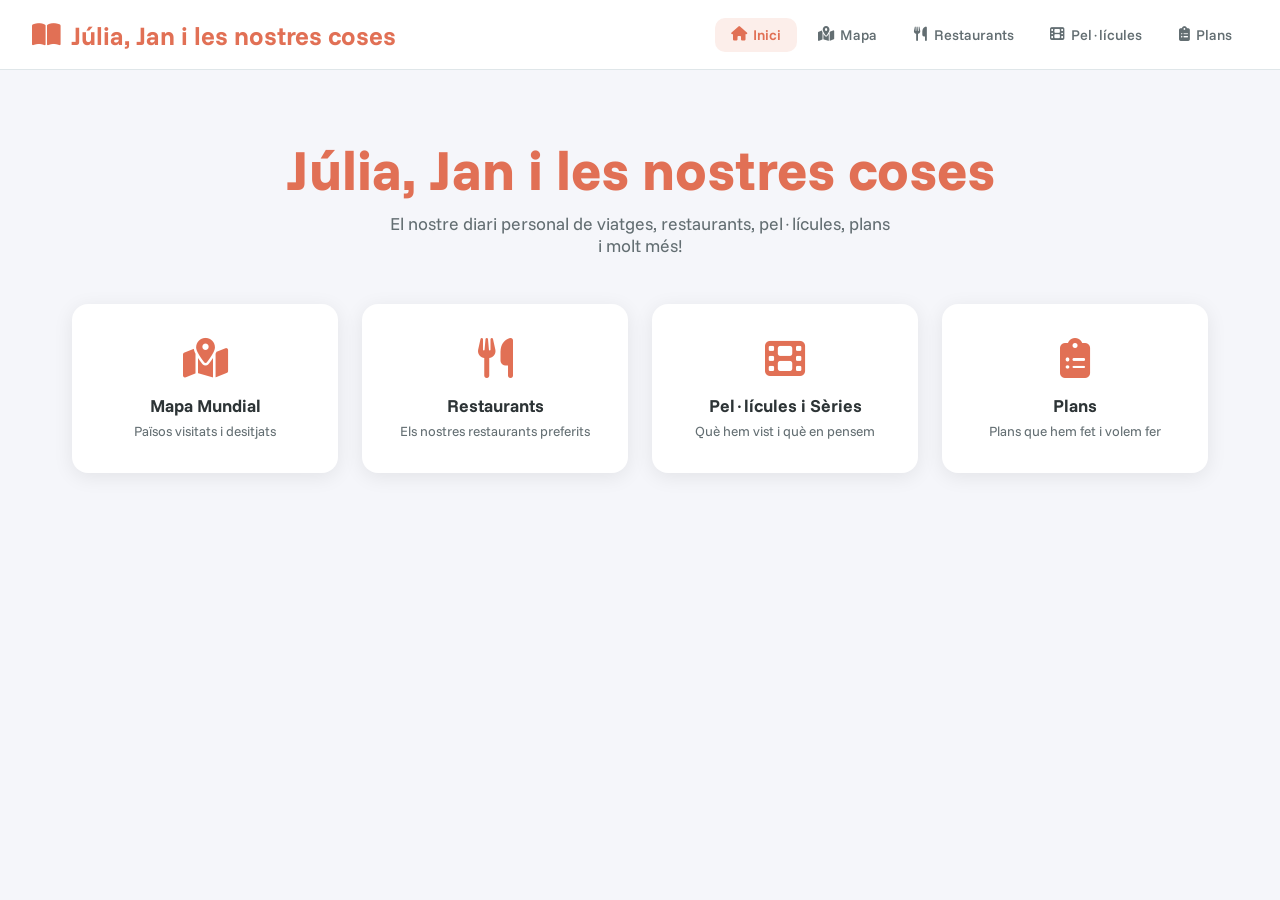
==== index.html @ 7b608ede "M" ====
<!DOCTYPE html>
<html lang="ca">
<head>
    <meta charset="UTF-8">
    <meta name="viewport" content="width=device-width, initial-scale=1.0">
    <title>Júlia, Jan i les nostres coses</title>

    <!-- Google Fonts -->
    <link href="https://fonts.googleapis.com/css2?family=Funnel+Sans:wght@300;400;500;600;700;800&display=swap" rel="stylesheet">

    <!-- Font Awesome -->
    <link rel="stylesheet" href="https://cdnjs.cloudflare.com/ajax/libs/font-awesome/6.5.1/css/all.min.css">

    <!-- Leaflet CSS -->
    <link rel="stylesheet" href="https://unpkg.com/leaflet@1.9.4/dist/leaflet.css">

    <!-- Custom CSS -->
    <link rel="stylesheet" href="css/style.css">
</head>
<body>

    <!-- Navigation -->
    <nav id="navbar">
        <div class="nav-brand" onclick="navigateTo('home')" style="cursor:pointer">
            <i class="fas fa-book-open"></i>
            <span class="brand-text">Júlia, Jan i les nostres coses</span>
        </div>
        <button class="nav-toggle" id="navToggle" aria-label="Obrir menú">
            <i class="fas fa-bars"></i>
        </button>
        <ul class="nav-links" id="navLinks">
            <li><a href="#home" class="nav-link active" data-page="home"><i class="fas fa-home"></i> Inici</a></li>
            <li><a href="#map" class="nav-link" data-page="map"><i class="fas fa-map-marked-alt"></i> Mapa</a></li>
            <li><a href="#restaurants" class="nav-link" data-page="restaurants"><i class="fas fa-utensils"></i> Restaurants</a></li>
            <li><a href="#movies" class="nav-link" data-page="movies"><i class="fas fa-film"></i> Pel·lícules</a></li>
            <li><a href="#plans" class="nav-link" data-page="plans"><i class="fas fa-clipboard-list"></i> Plans</a></li>
        </ul>
    </nav>

    <!-- Main Content -->
    <main id="main-content">

        <!-- ======== HOME ======== -->
        <section id="home" class="page active">
            <div class="hero">
                <h1 class="hero-title">Júlia, Jan i les nostres coses</h1>
                <p class="hero-subtitle">El nostre diari personal de viatges, restaurants, pel·lícules, plans i molt més!</p>

                <div class="hero-cards">
                    <div class="hero-card" onclick="navigateTo('map')">
                        <i class="fas fa-map-marked-alt"></i>
                        <h3>Mapa Mundial</h3>
                        <p>Països visitats i desitjats</p>
                    </div>
                    <div class="hero-card" onclick="navigateTo('restaurants')">
                        <i class="fas fa-utensils"></i>
                        <h3>Restaurants</h3>
                        <p>Els nostres restaurants preferits</p>
                    </div>
                    <div class="hero-card" onclick="navigateTo('movies')">
                        <i class="fas fa-film"></i>
                        <h3>Pel·lícules i Sèries</h3>
                        <p>Què hem vist i què en pensem</p>
                    </div>
                    <div class="hero-card" onclick="navigateTo('plans')">
                        <i class="fas fa-clipboard-list"></i>
                        <h3>Plans</h3>
                        <p>Plans que hem fet i volem fer</p>
                    </div>
                </div>
            </div>
        </section>

        <!-- ======== MAP ======== -->
        <section id="map" class="page">
            <div class="section-header">
                <h2><i class="fas fa-map-marked-alt"></i> Mapa Mundial</h2>
                <p>Fes clic en un país per marcar-lo com a visitat o desitjat</p>
            </div>
            <div class="map-legend">
                <span class="legend-item"><span class="legend-color" style="background:#00b894"></span> Visitat</span>
                <span class="legend-item"><span class="legend-color" style="background:#fdcb6e"></span> Desitjat</span>
                <span class="legend-item"><span class="legend-color" style="background:#dfe6e9"></span> No visitat</span>
            </div>
            <div class="map-stats" id="mapStats"></div>
            <div id="world-map"></div>
        </section>

        <!-- ======== RESTAURANTS ======== -->
        <section id="restaurants" class="page">
            <div class="section-header">
                <h2><i class="fas fa-utensils"></i> Restaurants</h2>
                <button class="btn btn-primary" onclick="openRestaurantModal()">
                    <i class="fas fa-plus"></i> Afegir Restaurant
                </button>
            </div>
            <div id="restaurants-list" class="cards-grid">
                <div class="empty-state" id="restaurants-empty">
                    <i class="fas fa-utensils"></i>
                    <p>Encara no has afegit cap restaurant.</p>
                    <button class="btn btn-primary" onclick="openRestaurantModal()">Afegir el primer!</button>
                </div>
            </div>
        </section>

        <!-- ======== MOVIES ======== -->
        <section id="movies" class="page">
            <div class="section-header">
                <h2><i class="fas fa-film"></i> Pel·lícules i Sèries</h2>
                <button class="btn btn-primary" onclick="openMovieModal()">
                    <i class="fas fa-plus"></i> Afegir Títol
                </button>
            </div>
            <div class="filter-tabs" id="movieFilters">
                <button class="filter-btn active" data-filter="all" onclick="filterMovies('all')">Tots</button>
                <button class="filter-btn" data-filter="movie" onclick="filterMovies('movie')">Pel·lícules</button>
                <button class="filter-btn" data-filter="series" onclick="filterMovies('series')">Sèries</button>
            </div>
            <div id="movies-list" class="cards-grid">
                <div class="empty-state" id="movies-empty">
                    <i class="fas fa-film"></i>
                    <p>Encara no has afegit cap pel·lícula ni sèrie.</p>
                    <button class="btn btn-primary" onclick="openMovieModal()">Afegir el primer!</button>
                </div>
            </div>
        </section>

        <!-- ======== PLANS ======== -->
        <section id="plans" class="page">
            <div class="section-header">
                <h2><i class="fas fa-clipboard-list"></i> Plans</h2>
                <button class="btn btn-primary" onclick="openPlanModal()">
                    <i class="fas fa-plus"></i> Afegir Plan
                </button>
            </div>
            <div class="filter-tabs" id="planFilters">
                <button class="filter-btn active" data-filter="all" onclick="filterPlans('all')">Tots</button>
                <button class="filter-btn" data-filter="completed" onclick="filterPlans('completed')">Fets</button>
                <button class="filter-btn" data-filter="pending" onclick="filterPlans('pending')">Pendents</button>
            </div>
            <div id="plans-list" class="cards-grid">
                <div class="empty-state" id="plans-empty">
                    <i class="fas fa-clipboard-list"></i>
                    <p>Encara no heu afegit cap plan.</p>
                    <button class="btn btn-primary" onclick="openPlanModal()">Afegir el primer!</button>
                </div>
            </div>
        </section>



    </main>

    <!-- Modal Overlay -->
    <div id="modal-overlay" class="modal-overlay hidden" onclick="handleOverlayClick(event)">
        <div class="modal" id="modal">
            <button class="modal-close" onclick="closeModal()"><i class="fas fa-times"></i></button>
            <div id="modal-content"></div>
        </div>
    </div>

    <!-- Image Viewer -->
    <div id="image-viewer" class="image-viewer hidden" onclick="closeImageViewer()">
        <button class="viewer-close" onclick="closeImageViewer()"><i class="fas fa-times"></i></button>
        <img id="viewer-image" src="" alt="Imatge ampliada">
    </div>

    <!-- Toast Container -->
    <div id="toast-container"></div>

    <!-- Loading Overlay -->
    <div id="loading" class="loading-overlay hidden">
        <div class="spinner"></div>
        <p>Carregant...</p>
    </div>

    <!-- ==================== SCRIPTS ==================== -->
    <!-- Leaflet -->
    <script src="https://unpkg.com/leaflet@1.9.4/dist/leaflet.js"></script>

    <!-- Firebase SDKs (compat v10) -->
    <script src="https://www.gstatic.com/firebasejs/10.7.1/firebase-app-compat.js"></script>
    <script src="https://www.gstatic.com/firebasejs/10.7.1/firebase-firestore-compat.js"></script>
    <script src="https://www.gstatic.com/firebasejs/10.7.1/firebase-auth-compat.js"></script>

    <!-- App Scripts -->
    <script src="js/firebase-config.js"></script>
    <script src="js/app.js"></script>
    <script src="js/map.js"></script>
    <script src="js/restaurants.js"></script>
    <script src="js/movies.js"></script>
    <script src="js/plans.js"></script>

</body>
</html>
---- css/style.css ----
/* ==========================================
   EL MÓN DE LA JULIA - STYLESHEET
   ========================================== */

/* CSS Variables */
:root {
    --primary: #e17055;
    --primary-dark: #d63031;
    --primary-light: #fab1a0;
    --secondary: #00b894;
    --secondary-dark: #00a381;
    --accent: #fdcb6e;
    --accent-dark: #f9a825;
    --purple: #6c5ce7;
    --teal: #00cec9;
    --bg: #f5f6fa;
    --card: #ffffff;
    --text: #2d3436;
    --text-light: #636e72;
    --text-muted: #b2bec3;
    --border: #dfe6e9;
    --shadow: 0 4px 20px rgba(0, 0, 0, 0.08);
    --shadow-hover: 0 8px 30px rgba(0, 0, 0, 0.15);
    --radius: 16px;
    --radius-sm: 10px;
    --nav-height: 70px;
    --transition: all 0.3s ease;
    --visited: #00b894;
    --desired: #fdcb6e;
}

/* Reset */
*, *::before, *::after {
    margin: 0;
    padding: 0;
    box-sizing: border-box;
}

html {
    scroll-behavior: smooth;
}

body {
    font-family: 'Funnel Sans', sans-serif;
    background: var(--bg);
    color: var(--text);
    min-height: 100vh;
    padding-top: var(--nav-height);
    overflow-x: hidden;
}

/* ==========================================
   NAVIGATION
   ========================================== */
#navbar {
    position: fixed;
    top: 0;
    left: 0;
    right: 0;
    height: var(--nav-height);
    background: rgba(255, 255, 255, 0.95);
    backdrop-filter: blur(20px);
    -webkit-backdrop-filter: blur(20px);
    border-bottom: 1px solid var(--border);
    display: flex;
    align-items: center;
    justify-content: space-between;
    padding: 0 2rem;
    z-index: 1000;
    transition: var(--transition);
}

#navbar.scrolled {
    box-shadow: var(--shadow);
}

.nav-brand {
    display: flex;
    align-items: center;
    gap: 0.6rem;
    font-size: 1.3rem;
    font-weight: 700;
    color: var(--primary);
}

.nav-brand i {
    font-size: 1.6rem;
}

.brand-text {
    font-family: 'Funnel Sans', sans-serif;
    font-size: 1.6rem;
    font-weight: 700;
}

.nav-links {
    display: flex;
    list-style: none;
    gap: 0.3rem;
}

.nav-link {
    text-decoration: none;
    color: var(--text-light);
    padding: 0.5rem 1rem;
    border-radius: var(--radius-sm);
    font-size: 0.9rem;
    font-weight: 500;
    transition: var(--transition);
    display: flex;
    align-items: center;
    gap: 0.4rem;
}

.nav-link:hover {
    color: var(--primary);
    background: rgba(225, 112, 85, 0.08);
}

.nav-link.active {
    color: var(--primary);
    background: rgba(225, 112, 85, 0.12);
    font-weight: 600;
}

.nav-toggle {
    display: none;
    background: none;
    border: none;
    font-size: 1.4rem;
    color: var(--text);
    cursor: pointer;
    padding: 0.5rem;
    border-radius: var(--radius-sm);
    transition: var(--transition);
}

.nav-toggle:hover {
    background: var(--border);
}

/* ==========================================
   PAGES / SECTIONS
   ========================================== */
.page {
    display: none;
    padding: 2rem;
    max-width: 1200px;
    margin: 0 auto;
    animation: fadeIn 0.4s ease;
}

.page.active {
    display: block;
}

@keyframes fadeIn {
    from { opacity: 0; transform: translateY(10px); }
    to { opacity: 1; transform: translateY(0); }
}

/* Section Header */
.section-header {
    display: flex;
    align-items: center;
    justify-content: space-between;
    flex-wrap: wrap;
    gap: 1rem;
    margin-bottom: 2rem;
}

.section-header h2 {
    font-size: 1.8rem;
    font-weight: 700;
    color: var(--text);
    display: flex;
    align-items: center;
    gap: 0.6rem;
}

.section-header h2 i {
    color: var(--primary);
}

.section-header p {
    width: 100%;
    color: var(--text-light);
    font-size: 0.95rem;
}

/* ==========================================
   HERO / HOME
   ========================================== */
.hero {
    text-align: center;
    padding: 2rem 0;
}

.hero-title {
    font-family: 'Funnel Sans', sans-serif;
    font-size: 3.5rem;
    font-weight: 800;
    color: var(--primary);
    margin-bottom: 0.5rem;
    animation: slideDown 0.6s ease;
}

.hero-subtitle {
    font-size: 1.1rem;
    color: var(--text-light);
    max-width: 500px;
    margin: 0 auto 3rem;
    animation: slideDown 0.7s ease;
}

@keyframes slideDown {
    from { opacity: 0; transform: translateY(-20px); }
    to { opacity: 1; transform: translateY(0); }
}

.hero-cards {
    display: grid;
    grid-template-columns: repeat(auto-fit, minmax(180px, 1fr));
    gap: 1.5rem;
    margin-bottom: 3rem;
}

.hero-card {
    background: var(--card);
    border-radius: var(--radius);
    padding: 2rem 1.5rem;
    cursor: pointer;
    transition: var(--transition);
    box-shadow: var(--shadow);
    border: 2px solid transparent;
}

.hero-card:hover {
    transform: translateY(-5px);
    box-shadow: var(--shadow-hover);
    border-color: var(--primary-light);
}

.hero-card i {
    font-size: 2.5rem;
    color: var(--primary);
    margin-bottom: 1rem;
}

.hero-card h3 {
    font-size: 1.1rem;
    margin-bottom: 0.4rem;
    color: var(--text);
}

.hero-card p {
    font-size: 0.85rem;
    color: var(--text-light);
}

/* QR Section */
.qr-section {
    margin-top: 2rem;
    padding: 2rem;
    background: var(--card);
    border-radius: var(--radius);
    box-shadow: var(--shadow);
    display: inline-block;
}

.qr-section h3 {
    margin-bottom: 1.5rem;
    color: var(--text);
    font-size: 1.1rem;
    display: flex;
    align-items: center;
    justify-content: center;
    gap: 0.5rem;
}

.qr-section h3 i {
    color: var(--primary);
}

#qr-code {
    display: inline-block;
    padding: 1rem;
    background: white;
    border-radius: var(--radius-sm);
    border: 2px solid var(--border);
}

.qr-url {
    margin-top: 1rem;
    font-size: 0.8rem;
    color: var(--text-muted);
    word-break: break-all;
}

/* ==========================================
   MAP
   ========================================== */
#world-map {
    width: 100%;
    height: 500px;
    border-radius: var(--radius);
    box-shadow: var(--shadow);
    z-index: 1;
    background: #b2d4e8;
}

.map-legend {
    display: flex;
    gap: 1.5rem;
    margin-bottom: 1rem;
    flex-wrap: wrap;
}

.legend-item {
    display: flex;
    align-items: center;
    gap: 0.5rem;
    font-size: 0.9rem;
    color: var(--text-light);
}

.legend-color {
    width: 20px;
    height: 20px;
    border-radius: 4px;
    border: 1px solid rgba(0,0,0,0.1);
}

.map-stats {
    display: flex;
    gap: 1.5rem;
    margin-bottom: 1.5rem;
    flex-wrap: wrap;
}

.stat-badge {
    background: var(--card);
    padding: 0.5rem 1rem;
    border-radius: var(--radius-sm);
    font-size: 0.9rem;
    font-weight: 500;
    box-shadow: 0 2px 8px rgba(0,0,0,0.06);
}

.stat-badge.visited { border-left: 4px solid var(--visited); }
.stat-badge.desired { border-left: 4px solid var(--desired); }

/* Map Country Popup */
.country-popup {
    text-align: center;
    min-width: 160px;
}

.country-popup h4 {
    font-size: 1rem;
    margin-bottom: 0.6rem;
    color: var(--text);
}

.country-popup .popup-btns {
    display: flex;
    flex-direction: column;
    gap: 0.4rem;
}

.country-popup .popup-btns button {
    padding: 0.4rem 0.8rem;
    border: none;
    border-radius: 6px;
    font-size: 0.8rem;
    font-weight: 500;
    cursor: pointer;
    transition: var(--transition);
    font-family: 'Funnel Sans', sans-serif;
}

.popup-btns .btn-visited {
    background: var(--visited);
    color: white;
}

.popup-btns .btn-desired {
    background: var(--desired);
    color: var(--text);
}

.popup-btns .btn-remove {
    background: #dfe6e9;
    color: var(--text-light);
}

.popup-btns button:hover {
    opacity: 0.85;
    transform: scale(1.02);
}

/* ==========================================
   CARDS GRID (Restaurants & Movies)
   ========================================== */
.cards-grid {
    display: grid;
    grid-template-columns: repeat(auto-fill, minmax(300px, 1fr));
    gap: 1.5rem;
}

.item-card {
    background: var(--card);
    border-radius: var(--radius);
    padding: 1.5rem;
    box-shadow: var(--shadow);
    transition: var(--transition);
    position: relative;
    border: 2px solid transparent;
}

.item-card:hover {
    transform: translateY(-3px);
    box-shadow: var(--shadow-hover);
}

.item-card .card-header {
    display: flex;
    justify-content: space-between;
    align-items: flex-start;
    margin-bottom: 0.8rem;
}

.item-card .card-title {
    font-size: 1.15rem;
    font-weight: 600;
    color: var(--text);
    flex: 1;
}

.item-card .card-type {
    font-size: 0.75rem;
    padding: 0.2rem 0.6rem;
    border-radius: 20px;
    font-weight: 500;
    text-transform: uppercase;
    letter-spacing: 0.5px;
}

.card-type.movie {
    background: rgba(108, 92, 231, 0.12);
    color: var(--purple);
}

.card-type.series {
    background: rgba(0, 206, 201, 0.12);
    color: var(--teal);
}

.star-rating {
    display: inline-flex;
    gap: 0.2rem;
    margin: 0.5rem 0;
}

.star-rating i {
    color: var(--accent);
    font-size: 1rem;
}

.star-rating i.far {
    color: var(--border);
}

.star-rating.interactive i {
    cursor: pointer;
    transition: var(--transition);
}

.star-rating.interactive i:hover {
    transform: scale(1.2);
}

.item-card .card-comment {
    font-size: 0.9rem;
    color: var(--text-light);
    line-height: 1.5;
    margin-top: 0.5rem;
    font-style: italic;
}

.item-card .card-actions {
    display: flex;
    gap: 0.5rem;
    margin-top: 1rem;
    padding-top: 1rem;
    border-top: 1px solid var(--border);
}

.card-actions .btn-icon {
    background: none;
    border: none;
    font-size: 1rem;
    cursor: pointer;
    padding: 0.4rem;
    border-radius: 8px;
    transition: var(--transition);
    color: var(--text-muted);
}

.card-actions .btn-icon:hover {
    color: var(--primary);
    background: rgba(225, 112, 85, 0.08);
}

.card-actions .btn-icon.delete:hover {
    color: var(--primary-dark);
    background: rgba(214, 48, 49, 0.08);
}

/* ==========================================
   PLANS
   ========================================== */
.plan-card {
    position: relative;
    transition: var(--transition);
}

.plan-card.completed {
    opacity: 0.7;
}

.plan-card.completed .card-title {
    text-decoration: line-through;
    color: var(--text-light);
}

.btn-toggle-status {
    background: none;
    border: none;
    font-size: 1.3rem;
    cursor: pointer;
    padding: 0.4rem;
    border-radius: 50%;
    transition: var(--transition);
    color: var(--text-muted);
    width: 36px;
    height: 36px;
    display: flex;
    align-items: center;
    justify-content: center;
}

.btn-toggle-status:hover {
    background: var(--border);
    color: var(--secondary);
    transform: scale(1.1);
}

.plan-status-badge {
    display: inline-flex;
    align-items: center;
    gap: 0.4rem;
    padding: 0.4rem 0.8rem;
    border-radius: 20px;
    font-size: 0.8rem;
    font-weight: 500;
    margin-top: 0.8rem;
}

.plan-status-badge.completed {
    background: rgba(0, 184, 148, 0.12);
    color: var(--secondary);
}

.plan-status-badge.pending {
    background: rgba(253, 203, 110, 0.12);
    color: var(--accent-dark);
}

.plan-status-badge i {
    font-size: 0.9rem;
}

/* ==========================================
   PHOTO GRID (Selfies & Trips)
   ========================================== */
.photo-grid {
    display: grid;
    grid-template-columns: repeat(auto-fill, minmax(200px, 1fr));
    gap: 1rem;
}

.photo-item {
    position: relative;
    border-radius: var(--radius);
    overflow: hidden;
    cursor: pointer;
    box-shadow: var(--shadow);
    aspect-ratio: 1;
    transition: var(--transition);
}

.photo-item:hover {
    transform: scale(1.03);
    box-shadow: var(--shadow-hover);
}

.photo-item img {
    width: 100%;
    height: 100%;
    object-fit: cover;
    transition: var(--transition);
}

.photo-item:hover img {
    transform: scale(1.05);
}

.photo-item .photo-overlay {
    position: absolute;
    inset: 0;
    background: linear-gradient(transparent 60%, rgba(0,0,0,0.6));
    opacity: 0;
    transition: var(--transition);
    display: flex;
    align-items: flex-end;
    justify-content: space-between;
    padding: 1rem;
}

.photo-item:hover .photo-overlay {
    opacity: 1;
}

.photo-overlay .photo-caption {
    color: white;
    font-size: 0.85rem;
    font-weight: 500;
}

.photo-overlay .btn-delete-photo {
    background: rgba(255,255,255,0.2);
    border: none;
    color: white;
    width: 32px;
    height: 32px;
    border-radius: 50%;
    font-size: 0.85rem;
    cursor: pointer;
    transition: var(--transition);
    display: flex;
    align-items: center;
    justify-content: center;
}

.photo-overlay .btn-delete-photo:hover {
    background: rgba(214, 48, 49, 0.8);
}

/* ==========================================
   TRIPS GRID (Folders)
   ========================================== */
.trips-grid {
    display: grid;
    grid-template-columns: repeat(auto-fill, minmax(220px, 1fr));
    gap: 1.5rem;
}

.trip-folder {
    background: var(--card);
    border-radius: var(--radius);
    padding: 2rem;
    text-align: center;
    cursor: pointer;
    transition: var(--transition);
    box-shadow: var(--shadow);
    position: relative;
    border: 2px solid transparent;
}

.trip-folder:hover {
    transform: translateY(-4px);
    box-shadow: var(--shadow-hover);
    border-color: var(--primary-light);
}

.trip-folder i.folder-icon {
    font-size: 3rem;
    color: var(--accent);
    margin-bottom: 0.8rem;
}

.trip-folder .folder-name {
    font-size: 1.1rem;
    font-weight: 600;
    color: var(--text);
    margin-bottom: 0.3rem;
}

.trip-folder .folder-count {
    font-size: 0.85rem;
    color: var(--text-muted);
}

.trip-folder .folder-delete {
    position: absolute;
    top: 0.8rem;
    right: 0.8rem;
    background: none;
    border: none;
    color: var(--text-muted);
    font-size: 0.9rem;
    cursor: pointer;
    padding: 0.3rem;
    border-radius: 6px;
    opacity: 0;
    transition: var(--transition);
}

.trip-folder:hover .folder-delete {
    opacity: 1;
}

.trip-folder .folder-delete:hover {
    color: var(--primary-dark);
    background: rgba(214, 48, 49, 0.08);
}

/* Trip Detail */
.trip-detail {
    animation: fadeIn 0.3s ease;
}

.trip-detail-header {
    display: flex;
    align-items: center;
    gap: 1rem;
    margin-bottom: 2rem;
    flex-wrap: wrap;
}

.trip-detail-header h3 {
    flex: 1;
    font-size: 1.5rem;
    color: var(--text);
}

/* ==========================================
   BUTTONS
   ========================================== */
.btn {
    display: inline-flex;
    align-items: center;
    gap: 0.5rem;
    padding: 0.7rem 1.3rem;
    border: none;
    border-radius: var(--radius-sm);
    font-family: 'Funnel Sans', sans-serif;
    font-size: 0.9rem;
    font-weight: 500;
    cursor: pointer;
    transition: var(--transition);
    text-decoration: none;
}

.btn-primary {
    background: var(--primary);
    color: white;
}

.btn-primary:hover {
    background: var(--primary-dark);
    transform: translateY(-1px);
}

.btn-secondary {
    background: var(--secondary);
    color: white;
}

.btn-secondary:hover {
    background: var(--secondary-dark);
    transform: translateY(-1px);
}

.btn-back {
    background: var(--border);
    color: var(--text);
}

.btn-back:hover {
    background: #c8d6d9;
}

.btn-danger {
    background: var(--primary-dark);
    color: white;
}

.btn-danger:hover {
    background: #c0392b;
}

.btn-ghost {
    background: transparent;
    color: var(--text-light);
    border: 1px solid var(--border);
}

.btn-ghost:hover {
    background: var(--border);
    color: var(--text);
}

/* ==========================================
   MODAL
   ========================================== */
.modal-overlay {
    position: fixed;
    inset: 0;
    background: rgba(0, 0, 0, 0.5);
    backdrop-filter: blur(5px);
    display: flex;
    align-items: center;
    justify-content: center;
    z-index: 2000;
    padding: 1rem;
    animation: fadeIn 0.2s ease;
}

.modal-overlay.hidden {
    display: none;
}

.modal {
    background: var(--card);
    border-radius: var(--radius);
    padding: 2rem;
    max-width: 500px;
    width: 100%;
    max-height: 90vh;
    overflow-y: auto;
    position: relative;
    box-shadow: 0 20px 60px rgba(0, 0, 0, 0.2);
    animation: modalSlide 0.3s ease;
}

@keyframes modalSlide {
    from { opacity: 0; transform: translateY(20px) scale(0.95); }
    to { opacity: 1; transform: translateY(0) scale(1); }
}

.modal-close {
    position: absolute;
    top: 1rem;
    right: 1rem;
    background: none;
    border: none;
    font-size: 1.2rem;
    color: var(--text-muted);
    cursor: pointer;
    padding: 0.3rem;
    border-radius: 6px;
    transition: var(--transition);
}

.modal-close:hover {
    color: var(--primary-dark);
    background: rgba(214, 48, 49, 0.08);
}

.modal h3 {
    font-size: 1.3rem;
    margin-bottom: 1.5rem;
    color: var(--text);
}

/* ==========================================
   FORMS
   ========================================== */
.form-group {
    margin-bottom: 1.2rem;
}

.form-group label {
    display: block;
    margin-bottom: 0.4rem;
    font-size: 0.9rem;
    font-weight: 500;
    color: var(--text);
}

.form-group input,
.form-group textarea,
.form-group select {
    width: 100%;
    padding: 0.7rem 1rem;
    border: 2px solid var(--border);
    border-radius: var(--radius-sm);
    font-family: 'Funnel Sans', sans-serif;
    font-size: 0.9rem;
    color: var(--text);
    background: var(--bg);
    transition: var(--transition);
    outline: none;
}

.form-group input:focus,
.form-group textarea:focus,
.form-group select:focus {
    border-color: var(--primary);
    background: white;
    box-shadow: 0 0 0 4px rgba(225, 112, 85, 0.1);
}

.form-group textarea {
    resize: vertical;
    min-height: 80px;
}

.form-star-rating {
    display: flex;
    gap: 0.5rem;
    margin: 0.5rem 0;
}

.form-star-rating i {
    font-size: 1.5rem;
    color: var(--border);
    cursor: pointer;
    transition: var(--transition);
}

.form-star-rating i.active,
.form-star-rating i:hover {
    color: var(--accent);
    transform: scale(1.15);
}

.form-actions {
    display: flex;
    gap: 0.8rem;
    margin-top: 1.5rem;
    justify-content: flex-end;
}

/* ==========================================
   FILTER TABS
   ========================================== */
.filter-tabs {
    display: flex;
    gap: 0.5rem;
    margin-bottom: 1.5rem;
    flex-wrap: wrap;
}

.filter-btn {
    padding: 0.5rem 1.2rem;
    border: 2px solid var(--border);
    border-radius: 25px;
    background: transparent;
    font-family: 'Funnel Sans', sans-serif;
    font-size: 0.85rem;
    font-weight: 500;
    color: var(--text-light);
    cursor: pointer;
    transition: var(--transition);
}

.filter-btn:hover {
    border-color: var(--primary);
    color: var(--primary);
}

.filter-btn.active {
    background: var(--primary);
    border-color: var(--primary);
    color: white;
}

/* ==========================================
   EMPTY STATE
   ========================================== */
.empty-state {
    grid-column: 1 / -1;
    text-align: center;
    padding: 4rem 2rem;
    color: var(--text-muted);
}

.empty-state i {
    font-size: 4rem;
    margin-bottom: 1rem;
    opacity: 0.3;
}

.empty-state p {
    font-size: 1.1rem;
    margin-bottom: 1.5rem;
}

/* ==========================================
   IMAGE VIEWER
   ========================================== */
.image-viewer {
    position: fixed;
    inset: 0;
    background: rgba(0, 0, 0, 0.92);
    z-index: 3000;
    display: flex;
    align-items: center;
    justify-content: center;
    cursor: pointer;
    animation: fadeIn 0.2s ease;
}

.image-viewer.hidden {
    display: none;
}

.image-viewer img {
    max-width: 90%;
    max-height: 90vh;
    object-fit: contain;
    border-radius: var(--radius-sm);
    box-shadow: 0 0 40px rgba(0,0,0,0.5);
}

.viewer-close {
    position: absolute;
    top: 1.5rem;
    right: 1.5rem;
    background: rgba(255,255,255,0.15);
    border: none;
    color: white;
    font-size: 1.5rem;
    width: 40px;
    height: 40px;
    border-radius: 50%;
    cursor: pointer;
    display: flex;
    align-items: center;
    justify-content: center;
    transition: var(--transition);
    z-index: 3001;
}

.viewer-close:hover {
    background: rgba(255,255,255,0.3);
}

/* ==========================================
   TOASTS
   ========================================== */
#toast-container {
    position: fixed;
    bottom: 2rem;
    right: 2rem;
    z-index: 5000;
    display: flex;
    flex-direction: column;
    gap: 0.5rem;
}

.toast {
    display: flex;
    align-items: center;
    gap: 0.6rem;
    padding: 0.8rem 1.2rem;
    border-radius: var(--radius-sm);
    font-size: 0.9rem;
    font-weight: 500;
    box-shadow: var(--shadow-hover);
    transform: translateX(120%);
    transition: transform 0.3s ease;
    min-width: 250px;
}

.toast.show {
    transform: translateX(0);
}

.toast-success {
    background: var(--secondary);
    color: white;
}

.toast-error {
    background: var(--primary-dark);
    color: white;
}

.toast-info {
    background: var(--purple);
    color: white;
}

/* ==========================================
   LOADING
   ========================================== */
.loading-overlay {
    position: fixed;
    inset: 0;
    background: rgba(255, 255, 255, 0.85);
    z-index: 4000;
    display: flex;
    flex-direction: column;
    align-items: center;
    justify-content: center;
    gap: 1rem;
}

.loading-overlay.hidden {
    display: none;
}

.spinner {
    width: 45px;
    height: 45px;
    border: 4px solid var(--border);
    border-top-color: var(--primary);
    border-radius: 50%;
    animation: spin 0.8s linear infinite;
}

@keyframes spin {
    to { transform: rotate(360deg); }
}

.loading-overlay p {
    color: var(--text-light);
    font-size: 0.9rem;
    font-weight: 500;
}

/* ==========================================
   UTILITY
   ========================================== */
.hidden {
    display: none !important;
}

.text-center {
    text-align: center;
}

/* Upload area */
.upload-area {
    border: 2px dashed var(--border);
    border-radius: var(--radius);
    padding: 3rem 2rem;
    text-align: center;
    cursor: pointer;
    transition: var(--transition);
    background: var(--bg);
}

.upload-area:hover {
    border-color: var(--primary);
    background: rgba(225, 112, 85, 0.04);
}

.upload-area i {
    font-size: 3rem;
    color: var(--text-muted);
    margin-bottom: 1rem;
}

.upload-area p {
    color: var(--text-light);
    font-size: 0.95rem;
}

.upload-area .upload-hint {
    font-size: 0.8rem;
    color: var(--text-muted);
    margin-top: 0.5rem;
}

/* Upload preview */
.upload-preview {
    display: flex;
    flex-wrap: wrap;
    gap: 0.8rem;
    margin-top: 1rem;
}

.upload-preview .preview-thumb {
    width: 80px;
    height: 80px;
    border-radius: 8px;
    object-fit: cover;
    border: 2px solid var(--border);
}

/* ==========================================
   RESPONSIVE
   ========================================== */
@media (max-width: 768px) {
    :root {
        --nav-height: 60px;
    }

    .nav-toggle {
        display: block;
    }

    .nav-links {
        position: absolute;
        top: var(--nav-height);
        left: 0;
        right: 0;
        background: white;
        flex-direction: column;
        padding: 1rem;
        border-bottom: 1px solid var(--border);
        box-shadow: var(--shadow);
        transform: translateY(-120%);
        transition: transform 0.3s ease;
        z-index: 999;
    }

    .nav-links.open {
        transform: translateY(0);
    }

    .nav-link {
        padding: 0.8rem 1rem;
    }

    .page {
        padding: 1.5rem 1rem;
    }

    .hero-title {
        font-size: 2.5rem;
    }

    .hero-subtitle {
        font-size: 1rem;
    }

    .hero-cards {
        grid-template-columns: repeat(auto-fit, minmax(140px, 1fr));
        gap: 1rem;
    }

    .hero-card {
        padding: 1.5rem 1rem;
    }

    .hero-card i {
        font-size: 2rem;
    }

    .section-header {
        flex-direction: column;
        align-items: flex-start;
    }

    #world-map {
        height: 350px;
    }

    .cards-grid {
        grid-template-columns: 1fr;
    }

    .photo-grid {
        grid-template-columns: repeat(auto-fill, minmax(140px, 1fr));
    }

    .trips-grid {
        grid-template-columns: repeat(auto-fill, minmax(160px, 1fr));
    }

    .modal {
        padding: 1.5rem;
        margin: 0.5rem;
    }

    .trip-detail-header {
        flex-direction: column;
        align-items: flex-start;
    }

    #toast-container {
        left: 1rem;
        right: 1rem;
        bottom: 1rem;
    }

    .toast {
        min-width: auto;
    }

    .brand-text {
        font-size: 1.2rem;
    }
}

@media (max-width: 480px) {
    .hero-title {
        font-size: 2rem;
    }

    .hero-cards {
        grid-template-columns: 1fr 1fr;
    }

    #world-map {
        height: 280px;
    }

    .map-legend {
        gap: 1rem;
    }
}

/* ==========================================
   SCROLLBAR
   ========================================== */
::-webkit-scrollbar {
    width: 8px;
}

::-webkit-scrollbar-track {
    background: var(--bg);
}

::-webkit-scrollbar-thumb {
    background: var(--text-muted);
    border-radius: 4px;
}

::-webkit-scrollbar-thumb:hover {
    background: var(--text-light);
}

/* Leaflet overrides */
.leaflet-popup-content-wrapper {
    border-radius: var(--radius-sm) !important;
    box-shadow: var(--shadow) !important;
}

.leaflet-popup-content {
    margin: 12px 16px !important;
    font-family: 'Funnel Sans', sans-serif !important;
}
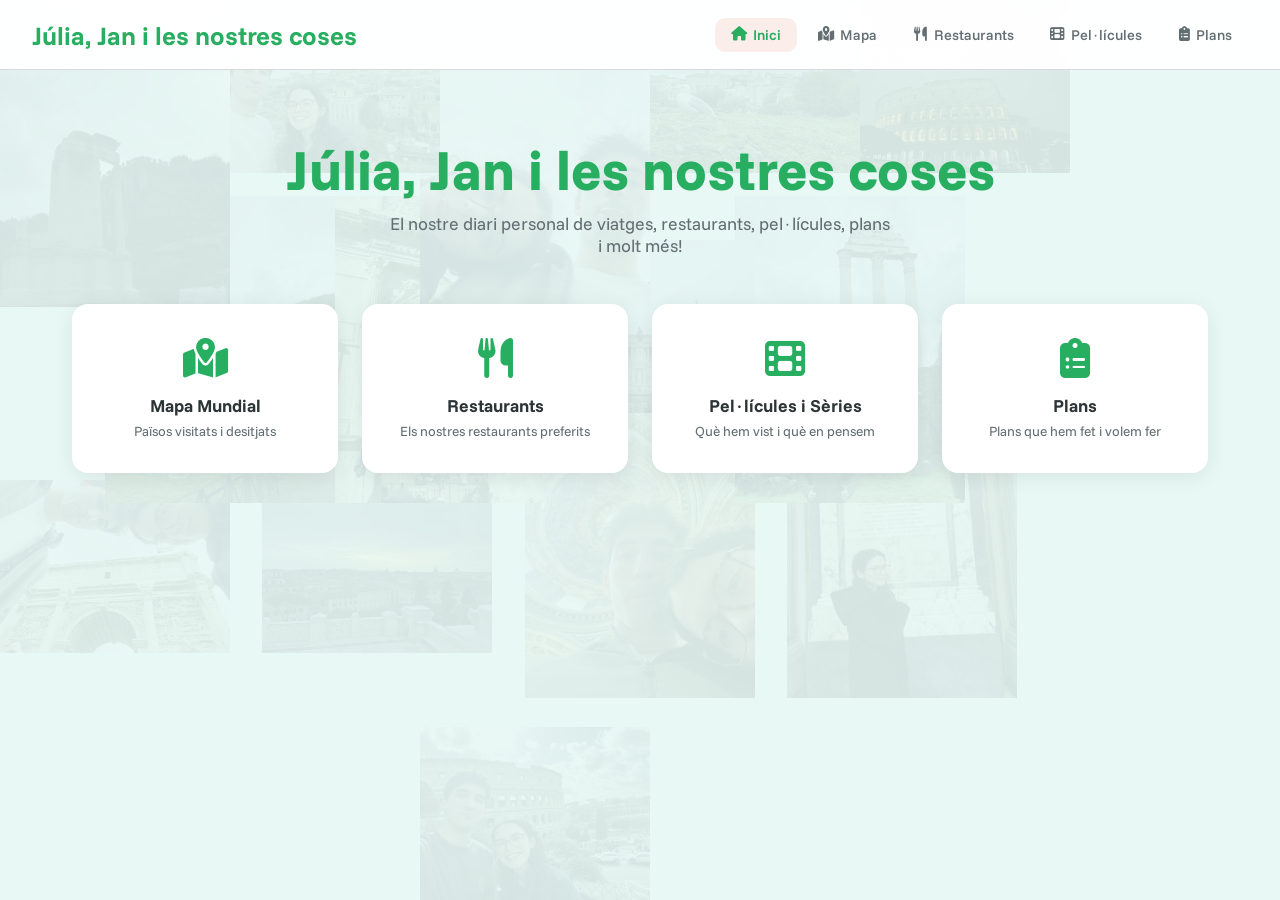
==== commit 00b272c2: "M" ====
--- a/index.html
+++ b/index.html
@@ -22,7 +22,6 @@
     <!-- Navigation -->
     <nav id="navbar">
         <div class="nav-brand" onclick="navigateTo('home')" style="cursor:pointer">
-            <i class="fas fa-book-open"></i>
             <span class="brand-text">Júlia, Jan i les nostres coses</span>
         </div>
         <button class="nav-toggle" id="navToggle" aria-label="Obrir menú">
--- a/css/style.css
+++ b/css/style.css
@@ -4,29 +4,29 @@
 
 /* CSS Variables */
 :root {
-    --primary: #e17055;
-    --primary-dark: #d63031;
-    --primary-light: #fab1a0;
-    --secondary: #00b894;
-    --secondary-dark: #00a381;
-    --accent: #fdcb6e;
-    --accent-dark: #f9a825;
-    --purple: #6c5ce7;
-    --teal: #00cec9;
-    --bg: #f5f6fa;
+    --primary: #27ae60;
+    --primary-dark: #229954;
+    --primary-light: #52be80;
+    --secondary: #16a085;
+    --secondary-dark: #138d75;
+    --accent: #7dcea0;
+    --accent-dark: #58d68d;
+    --purple: #5dade2;
+    --teal: #48c9b0;
+    --bg: #e8f8f5;
     --card: #ffffff;
     --text: #2d3436;
     --text-light: #636e72;
-    --text-muted: #b2bec3;
-    --border: #dfe6e9;
+    --text-muted: #95a5a6;
+    --border: #d5dbdb;
     --shadow: 0 4px 20px rgba(0, 0, 0, 0.08);
     --shadow-hover: 0 8px 30px rgba(0, 0, 0, 0.15);
     --radius: 16px;
     --radius-sm: 10px;
     --nav-height: 70px;
     --transition: all 0.3s ease;
-    --visited: #00b894;
-    --desired: #fdcb6e;
+    --visited: #27ae60;
+    --desired: #f39c12;
 }
 
 /* Reset */
@@ -47,6 +47,45 @@
     min-height: 100vh;
     padding-top: var(--nav-height);
     overflow-x: hidden;
+    position: relative;
+}
+
+body::before {
+    content: '';
+    position: fixed;
+    top: 0;
+    left: 0;
+    width: 100%;
+    height: 100%;
+    z-index: -1;
+    opacity: 0.08;
+    background-image: 
+        url('../img/WhatsApp Image 2026-03-02 at 17.37.24.jpeg'),
+        url('../img/WhatsApp Image 2026-03-02 at 17.37.26 (1).jpeg'),
+        url('../img/WhatsApp Image 2026-03-02 at 17.37.26.jpeg'),
+        url('../img/WhatsApp Image 2026-03-02 at 17.37.27 (1).jpeg'),
+        url('../img/WhatsApp Image 2026-03-02 at 17.37.27.jpeg'),
+        url('../img/WhatsApp Image 2026-03-02 at 17.37.28.jpeg'),
+        url('../img/WhatsApp Image 2026-03-02 at 17.37.31.jpeg'),
+        url('../img/WhatsApp Image 2026-03-02 at 17.37.32 (1).jpeg'),
+        url('../img/WhatsApp Image 2026-03-02 at 17.37.32.jpeg'),
+        url('../img/WhatsApp Image 2026-03-02 at 17.37.34.jpeg'),
+        url('../img/WhatsApp Image 2026-03-02 at 17.37.35.jpeg'),
+        url('../img/WhatsApp Image 2026-03-02 at 17.37.36.jpeg'),
+        url('../img/WhatsApp Image 2026-03-02 at 17.37.39.jpeg'),
+        url('../img/WhatsApp Image 2026-03-02 at 17.37.43.jpeg');
+    background-size: 
+        18% auto, 18% auto, 18% auto, 18% auto,
+        18% auto, 18% auto, 18% auto, 18% auto,
+        18% auto, 18% auto, 18% auto, 18% auto,
+        18% auto, 18% auto;
+    background-position: 
+        0% 0%, 20% 0%, 40% 0%, 60% 0%, 80% 0%,
+        10% 33%, 30% 33%, 50% 33%, 70% 33%,
+        0% 66%, 25% 66%, 50% 66%, 75% 66%,
+        40% 100%;
+    background-repeat: no-repeat;
+    filter: grayscale(30%);
 }
 
 /* ==========================================
@@ -77,14 +116,9 @@
 .nav-brand {
     display: flex;
     align-items: center;
-    gap: 0.6rem;
     font-size: 1.3rem;
     font-weight: 700;
     color: var(--primary);
-}
-
-.nav-brand i {
-    font-size: 1.6rem;
 }
 
 .brand-text {
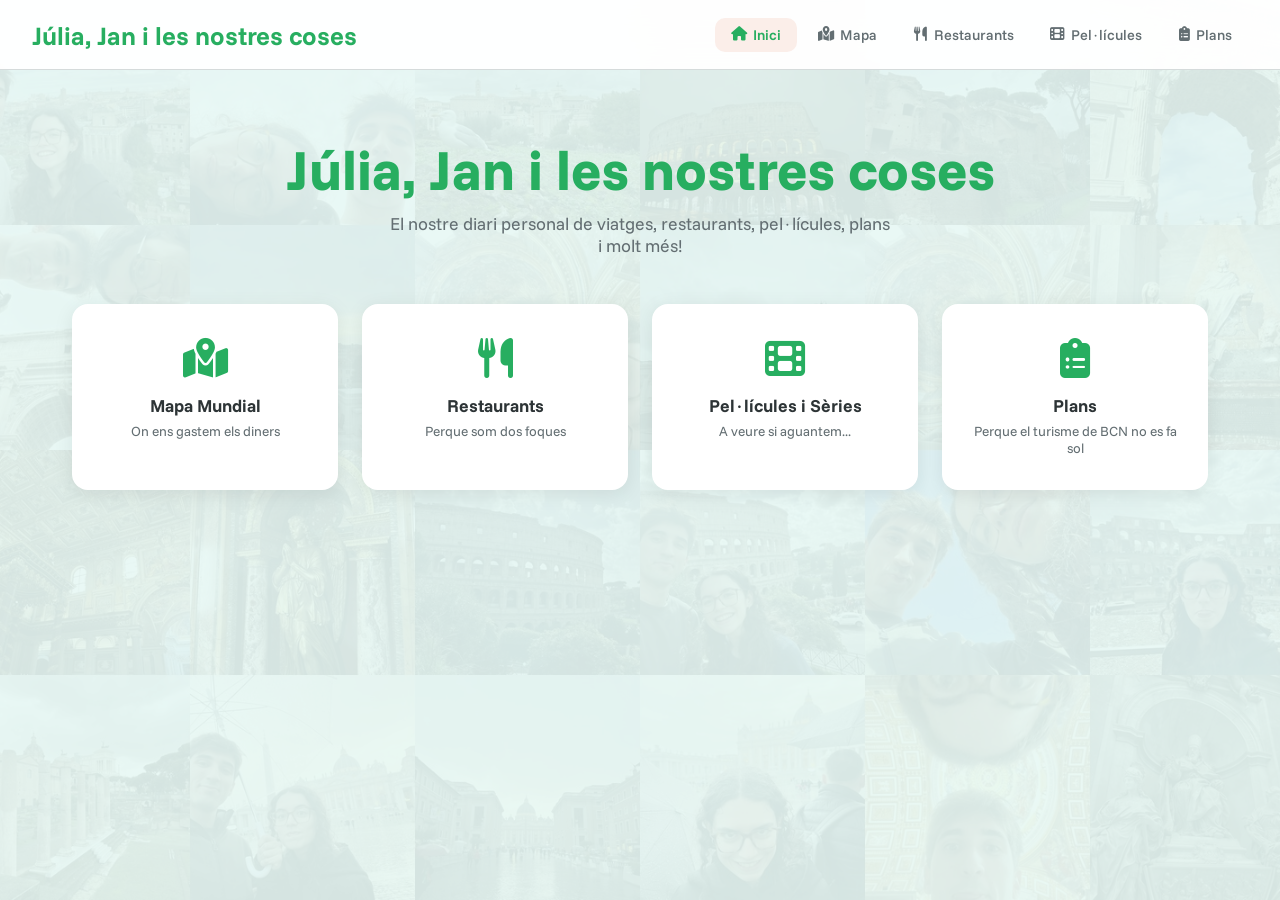
==== commit 9eb4c314: "Molta merda" ====
--- a/index.html
+++ b/index.html
@@ -49,22 +49,22 @@
                     <div class="hero-card" onclick="navigateTo('map')">
                         <i class="fas fa-map-marked-alt"></i>
                         <h3>Mapa Mundial</h3>
-                        <p>Països visitats i desitjats</p>
+                        <p>On ens gastem els diners</p>
                     </div>
                     <div class="hero-card" onclick="navigateTo('restaurants')">
                         <i class="fas fa-utensils"></i>
                         <h3>Restaurants</h3>
-                        <p>Els nostres restaurants preferits</p>
+                        <p>Perque som dos foques</p>
                     </div>
                     <div class="hero-card" onclick="navigateTo('movies')">
                         <i class="fas fa-film"></i>
                         <h3>Pel·lícules i Sèries</h3>
-                        <p>Què hem vist i què en pensem</p>
+                        <p>A veure si aguantem...</p>
                     </div>
                     <div class="hero-card" onclick="navigateTo('plans')">
                         <i class="fas fa-clipboard-list"></i>
                         <h3>Plans</h3>
-                        <p>Plans que hem fet i volem fer</p>
+                        <p>Perque el turisme de BCN no es fa sol</p>
                     </div>
                 </div>
             </div>
--- a/css/style.css
+++ b/css/style.css
@@ -59,32 +59,10 @@
     height: 100%;
     z-index: -1;
     opacity: 0.08;
-    background-image: 
-        url('../img/WhatsApp Image 2026-03-02 at 17.37.24.jpeg'),
-        url('../img/WhatsApp Image 2026-03-02 at 17.37.26 (1).jpeg'),
-        url('../img/WhatsApp Image 2026-03-02 at 17.37.26.jpeg'),
-        url('../img/WhatsApp Image 2026-03-02 at 17.37.27 (1).jpeg'),
-        url('../img/WhatsApp Image 2026-03-02 at 17.37.27.jpeg'),
-        url('../img/WhatsApp Image 2026-03-02 at 17.37.28.jpeg'),
-        url('../img/WhatsApp Image 2026-03-02 at 17.37.31.jpeg'),
-        url('../img/WhatsApp Image 2026-03-02 at 17.37.32 (1).jpeg'),
-        url('../img/WhatsApp Image 2026-03-02 at 17.37.32.jpeg'),
-        url('../img/WhatsApp Image 2026-03-02 at 17.37.34.jpeg'),
-        url('../img/WhatsApp Image 2026-03-02 at 17.37.35.jpeg'),
-        url('../img/WhatsApp Image 2026-03-02 at 17.37.36.jpeg'),
-        url('../img/WhatsApp Image 2026-03-02 at 17.37.39.jpeg'),
-        url('../img/WhatsApp Image 2026-03-02 at 17.37.43.jpeg');
-    background-size: 
-        18% auto, 18% auto, 18% auto, 18% auto,
-        18% auto, 18% auto, 18% auto, 18% auto,
-        18% auto, 18% auto, 18% auto, 18% auto,
-        18% auto, 18% auto;
-    background-position: 
-        0% 0%, 20% 0%, 40% 0%, 60% 0%, 80% 0%,
-        10% 33%, 30% 33%, 50% 33%, 70% 33%,
-        0% 66%, 25% 66%, 50% 66%, 75% 66%,
-        40% 100%;
-    background-repeat: no-repeat;
+    background-image: url('../img/collage.jpg');
+    background-size: cover;
+    background-position: center;
+    background-attachment: fixed;
     filter: grayscale(30%);
 }
 
@@ -1381,3 +1359,7 @@
     margin: 12px 16px !important;
     font-family: 'Funnel Sans', sans-serif !important;
 }
+
+.leaflet-interactive:focus {
+    outline: none !important;
+}
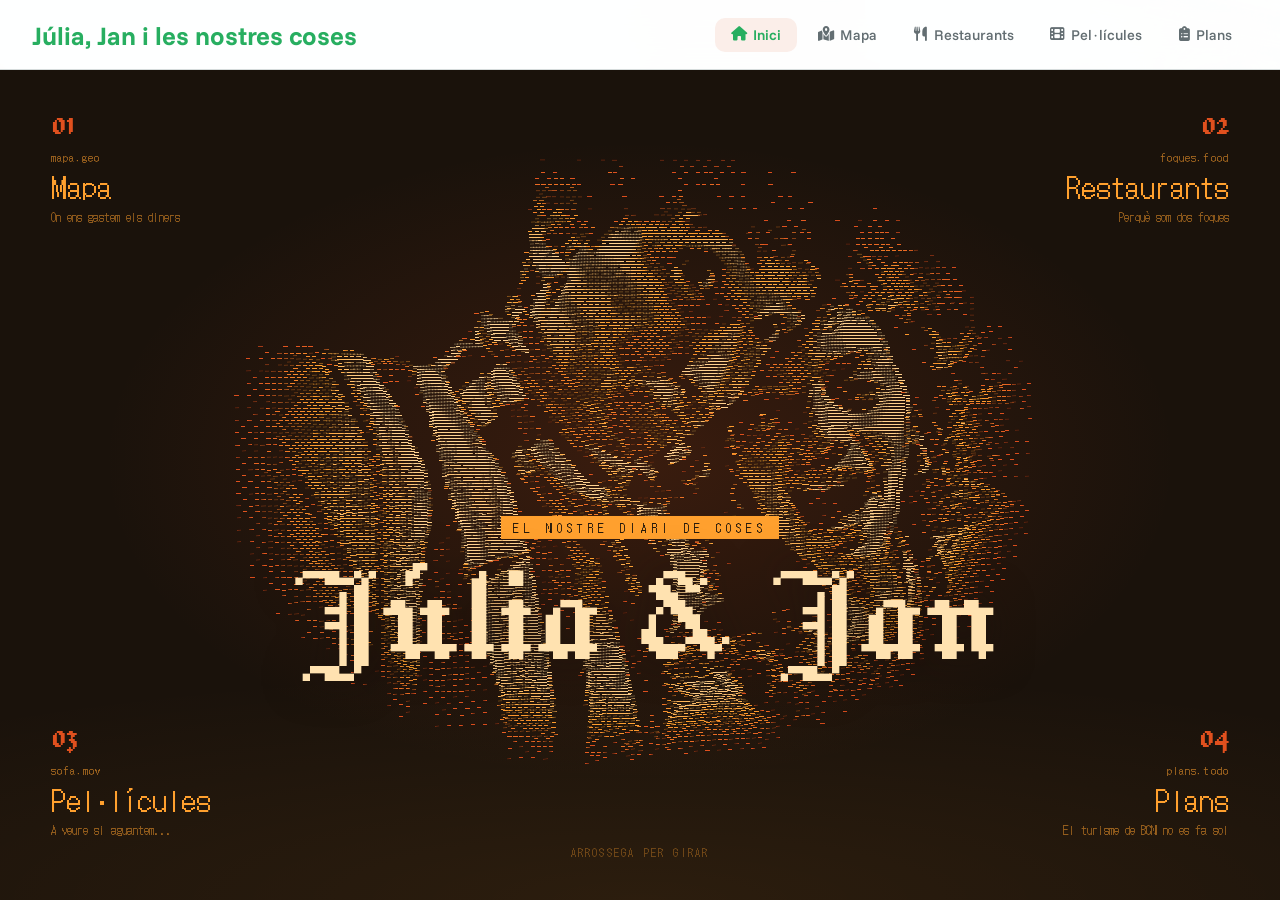
==== commit 263bd3dd: "Inici amb núvol de punts a partir de la foto - Hero WebGL2: la foto es converteix en traços amb rell" ====
--- a/index.html
+++ b/index.html
@@ -2,11 +2,11 @@
 <html lang="ca">
 <head>
     <meta charset="UTF-8">
-    <meta name="viewport" content="width=device-width, initial-scale=1.0">
+    <meta name="viewport" content="width=device-width, initial-scale=1.0, viewport-fit=cover">
     <title>Júlia, Jan i les nostres coses</title>
 
     <!-- Google Fonts -->
-    <link href="https://fonts.googleapis.com/css2?family=Funnel+Sans:wght@300;400;500;600;700;800&display=swap" rel="stylesheet">
+    <link href="https://fonts.googleapis.com/css2?family=Funnel+Sans:wght@300;400;500;600;700;800&family=Jacquard+12&family=DotGothic16&display=swap" rel="stylesheet">
 
     <!-- Font Awesome -->
     <link rel="stylesheet" href="https://cdnjs.cloudflare.com/ajax/libs/font-awesome/6.5.1/css/all.min.css">
@@ -41,32 +41,44 @@
 
         <!-- ======== HOME ======== -->
         <section id="home" class="page active">
-            <div class="hero">
-                <h1 class="hero-title">Júlia, Jan i les nostres coses</h1>
-                <p class="hero-subtitle">El nostre diari personal de viatges, restaurants, pel·lícules, plans i molt més!</p>
-
-                <div class="hero-cards">
-                    <div class="hero-card" onclick="navigateTo('map')">
-                        <i class="fas fa-map-marked-alt"></i>
-                        <h3>Mapa Mundial</h3>
-                        <p>On ens gastem els diners</p>
-                    </div>
-                    <div class="hero-card" onclick="navigateTo('restaurants')">
-                        <i class="fas fa-utensils"></i>
-                        <h3>Restaurants</h3>
-                        <p>Perque som dos foques</p>
-                    </div>
-                    <div class="hero-card" onclick="navigateTo('movies')">
-                        <i class="fas fa-film"></i>
-                        <h3>Pel·lícules i Sèries</h3>
-                        <p>A veure si aguantem...</p>
-                    </div>
-                    <div class="hero-card" onclick="navigateTo('plans')">
-                        <i class="fas fa-clipboard-list"></i>
-                        <h3>Plans</h3>
-                        <p>Perque el turisme de BCN no es fa sol</p>
-                    </div>
-                </div>
+            <div class="hero-cloud" id="heroCloud">
+                <canvas id="heroCanvas" aria-hidden="true"></canvas>
+                <img class="hc-fallback" src="foto_inici.jpeg" alt="La Júlia i en Jan">
+                <header class="hc-mast">
+                    <p class="hc-kicker">el nostre diari de coses</p>
+                    <h1 class="hc-name">Júlia &amp; Jan</h1>
+                </header>
+                <nav class="hc-nav" aria-label="Seccions">
+                    <button type="button" class="hc-item" data-go="map">
+                        <span class="hc-fig">01</span>
+                        <span class="hc-file">mapa.geo</span>
+                        <span class="hc-title">Mapa</span>
+                        <span class="hc-sub">On ens gastem els diners</span>
+                        <span class="hc-go">entrar ▸</span>
+                    </button>
+                    <button type="button" class="hc-item" data-go="restaurants">
+                        <span class="hc-fig">02</span>
+                        <span class="hc-file">foques.food</span>
+                        <span class="hc-title">Restaurants</span>
+                        <span class="hc-sub">Perquè som dos foques</span>
+                        <span class="hc-go">entrar ▸</span>
+                    </button>
+                    <button type="button" class="hc-item" data-go="movies">
+                        <span class="hc-fig">03</span>
+                        <span class="hc-file">sofa.mov</span>
+                        <span class="hc-title">Pel·lícules</span>
+                        <span class="hc-sub">A veure si aguantem...</span>
+                        <span class="hc-go">entrar ▸</span>
+                    </button>
+                    <button type="button" class="hc-item" data-go="plans">
+                        <span class="hc-fig">04</span>
+                        <span class="hc-file">plans.todo</span>
+                        <span class="hc-title">Plans</span>
+                        <span class="hc-sub">El turisme de BCN no es fa sol</span>
+                        <span class="hc-go">entrar ▸</span>
+                    </button>
+                </nav>
+                <p class="hc-hint" aria-hidden="true">arrossega per girar</p>
             </div>
         </section>
 
@@ -89,17 +101,47 @@
         <section id="restaurants" class="page">
             <div class="section-header">
                 <h2><i class="fas fa-utensils"></i> Restaurants</h2>
-                <button class="btn btn-primary" onclick="openRestaurantModal()">
-                    <i class="fas fa-plus"></i> Afegir Restaurant
-                </button>
-            </div>
-            <div id="restaurants-list" class="cards-grid">
+                <button class="btn btn-primary rf-add" onclick="openRestaurantModal()" aria-label="Afegir restaurant">
+                    <i class="fas fa-plus"></i> <span>Afegir Restaurant</span>
+                </button>
+            </div>
+            <div class="rf-toolbar">
+                <div class="rf-search">
+                    <i class="fas fa-search"></i>
+                    <input type="search" id="rSearch" placeholder="Cerca per nom, cuina, barri..." autocomplete="off">
+                </div>
+                <div class="rf-chips" id="rChips"></div>
+                <div class="rf-meta">
+                    <span id="rCount"></span>
+                    <label class="rf-sort">
+                        <i class="fas fa-arrow-down-wide-short"></i>
+                        <select id="rSort">
+                            <option value="recent">Més recents</option>
+                            <option value="rating">Millor valorats</option>
+                            <option value="near">A prop meu</option>
+                            <option value="name">Nom (A-Z)</option>
+                        </select>
+                    </label>
+                </div>
+            </div>
+            <div id="restaurants-list" class="rf-list">
                 <div class="empty-state" id="restaurants-empty">
                     <i class="fas fa-utensils"></i>
                     <p>Encara no has afegit cap restaurant.</p>
                     <button class="btn btn-primary" onclick="openRestaurantModal()">Afegir el primer!</button>
                 </div>
             </div>
+            <div class="rf-map-wrap" id="rMapWrap">
+                <div id="restaurants-map"></div>
+                <span class="rf-map-note rf-hidden" id="rMapNote"></span>
+                <button class="rf-locate" onclick="locateMeOnRestaurantMap()" aria-label="La meva ubicació">
+                    <i class="fas fa-location-crosshairs"></i>
+                </button>
+                <div class="rf-map-card rf-hidden" id="rMapCard"></div>
+            </div>
+            <button class="rf-view-toggle" id="rViewToggle" onclick="toggleRestaurantView()">
+                <i class="fas fa-map"></i> Mapa
+            </button>
         </section>
 
         <!-- ======== MOVIES ======== -->
@@ -189,6 +231,7 @@
     <script src="js/restaurants.js"></script>
     <script src="js/movies.js"></script>
     <script src="js/plans.js"></script>
+    <script src="js/hero.js"></script>
 
 </body>
 </html>
--- a/css/style.css
+++ b/css/style.css
@@ -1363,3 +1363,1075 @@
 .leaflet-interactive:focus {
     outline: none !important;
 }
+
+/* ==========================================
+   RESTAURANTS (estil TheFork)
+   ========================================== */
+.rf-hidden {
+    display: none !important;
+}
+
+#restaurants .section-header {
+    flex-direction: row;
+    align-items: center;
+    margin-bottom: 1rem;
+}
+
+.rf-toolbar {
+    position: sticky;
+    top: var(--nav-height);
+    z-index: 50;
+    margin: 0 -2rem 1rem;
+    padding: 0.6rem 2rem 0.4rem;
+    background: rgba(232, 248, 245, 0.92);
+    backdrop-filter: blur(10px);
+}
+
+.rf-search {
+    position: relative;
+}
+
+.rf-search i {
+    position: absolute;
+    left: 1rem;
+    top: 50%;
+    transform: translateY(-50%);
+    color: var(--text-muted);
+}
+
+.rf-search input {
+    width: 100%;
+    padding: 0.8rem 1rem 0.8rem 2.6rem;
+    border: 2px solid var(--border);
+    border-radius: 999px;
+    font-family: inherit;
+    font-size: 1rem;
+    color: var(--text);
+    background: var(--card);
+    outline: none;
+    transition: var(--transition);
+}
+
+.rf-search input:focus {
+    border-color: var(--primary);
+}
+
+.rf-chips {
+    display: flex;
+    gap: 0.5rem;
+    overflow-x: auto;
+    padding: 0.7rem 0 0.3rem;
+    scrollbar-width: none;
+    -webkit-overflow-scrolling: touch;
+}
+
+.rf-chips::-webkit-scrollbar {
+    display: none;
+}
+
+.rchip {
+    flex-shrink: 0;
+    display: inline-flex;
+    align-items: center;
+    gap: 0.35rem;
+    min-height: 36px;
+    padding: 0 0.95rem;
+    border: 1.5px solid var(--border);
+    border-radius: 999px;
+    background: var(--card);
+    font-family: inherit;
+    font-size: 0.85rem;
+    font-weight: 500;
+    color: var(--text);
+    cursor: pointer;
+    white-space: nowrap;
+    transition: var(--transition);
+}
+
+.rchip i {
+    font-size: 0.75rem;
+}
+
+.rchip.active {
+    background: var(--text);
+    border-color: var(--text);
+    color: white;
+}
+
+.rchip-sep {
+    flex-shrink: 0;
+    width: 1px;
+    margin: 6px 0.15rem;
+    background: var(--border);
+}
+
+.rf-meta {
+    display: flex;
+    justify-content: space-between;
+    align-items: center;
+    padding-top: 0.3rem;
+    font-size: 0.85rem;
+    color: var(--text-light);
+}
+
+.rf-sort {
+    display: inline-flex;
+    align-items: center;
+    gap: 0.4rem;
+    color: var(--text);
+}
+
+.rf-sort select {
+    border: none;
+    background: transparent;
+    font-family: inherit;
+    font-size: 0.9rem;
+    font-weight: 600;
+    color: var(--text);
+    cursor: pointer;
+    outline: none;
+}
+
+/* List */
+.rf-list {
+    display: grid;
+    grid-template-columns: repeat(auto-fill, minmax(300px, 1fr));
+    gap: 1.25rem;
+    padding-bottom: 5rem;
+}
+
+#restaurants.map-mode .rf-list {
+    display: none;
+}
+
+.rcard {
+    background: var(--card);
+    border-radius: var(--radius);
+    overflow: hidden;
+    box-shadow: var(--shadow);
+    cursor: pointer;
+    transition: var(--transition);
+}
+
+.rcard:hover {
+    transform: translateY(-3px);
+    box-shadow: var(--shadow-hover);
+}
+
+.rcard:active {
+    transform: scale(0.98);
+}
+
+.rcard-media {
+    position: relative;
+    aspect-ratio: 16 / 9;
+    background: var(--bg);
+}
+
+.rcard-media.no-photo {
+    aspect-ratio: 16 / 5;
+}
+
+.rcard-media.no-photo .rphoto-placeholder {
+    font-size: 1.6rem;
+}
+
+.rcard-photo,
+.rdetail-photo,
+.rmapcard-photo {
+    width: 100%;
+    height: 100%;
+    object-fit: cover;
+    display: block;
+}
+
+.rphoto-placeholder {
+    display: flex;
+    align-items: center;
+    justify-content: center;
+    background: linear-gradient(135deg, var(--accent), var(--teal));
+    color: rgba(255, 255, 255, 0.85);
+    font-size: 2.2rem;
+}
+
+.rcard-tag {
+    position: absolute;
+    top: 0.7rem;
+    left: 0.7rem;
+    padding: 0.3rem 0.7rem;
+    border-radius: 999px;
+    background: white;
+    color: #e84393;
+    font-size: 0.78rem;
+    font-weight: 600;
+    box-shadow: 0 2px 8px rgba(0, 0, 0, 0.15);
+}
+
+.rcard-body {
+    padding: 0.9rem 1rem 1.1rem;
+}
+
+.rcard-top {
+    display: flex;
+    justify-content: space-between;
+    align-items: flex-start;
+    gap: 0.75rem;
+}
+
+.rcard-name {
+    font-size: 1.1rem;
+    font-weight: 700;
+    color: var(--text);
+    line-height: 1.25;
+}
+
+.rcard-meta {
+    margin-top: 0.2rem;
+    font-size: 0.88rem;
+    color: var(--text-light);
+}
+
+.rcard-address {
+    display: flex;
+    align-items: center;
+    gap: 0.4rem;
+    margin-top: 0.45rem;
+    font-size: 0.85rem;
+    color: var(--text-light);
+    min-width: 0;
+}
+
+.rcard-address i {
+    color: var(--primary);
+    flex-shrink: 0;
+}
+
+.rcard-address span:first-of-type {
+    overflow: hidden;
+    text-overflow: ellipsis;
+    white-space: nowrap;
+}
+
+.rcard-dist {
+    flex-shrink: 0;
+    margin-left: auto;
+    font-weight: 600;
+    color: var(--text);
+}
+
+.rcard-comment {
+    margin-top: 0.6rem;
+    font-size: 0.88rem;
+    font-style: italic;
+    color: var(--text-light);
+    display: -webkit-box;
+    -webkit-line-clamp: 2;
+    -webkit-box-orient: vertical;
+    overflow: hidden;
+}
+
+/* Rating badge (TheFork) */
+.rbadge {
+    flex-shrink: 0;
+    display: inline-flex;
+    align-items: baseline;
+    gap: 1px;
+    padding: 0.25rem 0.5rem;
+    border-radius: 8px;
+    background: var(--primary-dark);
+    color: white;
+    font-size: 1.05rem;
+    font-weight: 800;
+    line-height: 1.1;
+}
+
+.rbadge small {
+    font-size: 0.7rem;
+    font-weight: 500;
+    opacity: 0.85;
+}
+
+.rbadge.mid {
+    background: var(--primary-light);
+}
+
+.rbadge.low {
+    background: var(--text-muted);
+}
+
+.rlist-empty {
+    grid-column: 1 / -1;
+    text-align: center;
+    padding: 3rem 1rem;
+    color: var(--text-muted);
+}
+
+.rlist-empty i {
+    font-size: 2.5rem;
+    opacity: 0.4;
+    margin-bottom: 0.8rem;
+}
+
+.rlist-empty p {
+    margin-bottom: 1rem;
+}
+
+/* Map view */
+.rf-map-wrap {
+    display: none;
+    position: relative;
+    z-index: 0;
+    height: 70vh;
+    border-radius: var(--radius);
+    overflow: hidden;
+    box-shadow: var(--shadow);
+}
+
+#restaurants.map-mode .rf-map-wrap {
+    display: block;
+}
+
+#restaurants-map {
+    width: 100%;
+    height: 100%;
+}
+
+.rf-map-note {
+    position: absolute;
+    top: 0.75rem;
+    left: 0.75rem;
+    z-index: 1000;
+    padding: 0.35rem 0.75rem;
+    border-radius: 999px;
+    background: white;
+    font-size: 0.8rem;
+    color: var(--text-light);
+    box-shadow: var(--shadow);
+}
+
+.rf-locate {
+    position: absolute;
+    right: 10px;
+    top: 90px;
+    z-index: 1000;
+    width: 34px;
+    height: 34px;
+    border: 2px solid rgba(0, 0, 0, 0.2);
+    border-radius: 4px;
+    background: white;
+    color: var(--text);
+    cursor: pointer;
+}
+
+.rpin-anchor {
+    background: none;
+    border: none;
+}
+
+.rpin {
+    position: absolute;
+    left: 0;
+    top: 0;
+    transform: translate(-50%, calc(-100% - 7px));
+    display: inline-flex;
+    align-items: center;
+    gap: 0.25rem;
+    padding: 0.3rem 0.6rem;
+    border-radius: 999px;
+    background: var(--primary-dark);
+    color: white;
+    font-family: 'Funnel Sans', sans-serif;
+    font-size: 0.85rem;
+    font-weight: 700;
+    white-space: nowrap;
+    box-shadow: 0 2px 8px rgba(0, 0, 0, 0.3);
+    transition: transform 0.15s ease;
+}
+
+.rpin::after {
+    content: '';
+    position: absolute;
+    left: 50%;
+    bottom: -6px;
+    transform: translateX(-50%);
+    border: 6px solid transparent;
+    border-bottom: 0;
+    border-top-color: inherit;
+    border-top-color: var(--primary-dark);
+}
+
+.rpin i {
+    font-size: 0.7rem;
+}
+
+.rpin.wishlist {
+    background: #e84393;
+}
+
+.rpin.wishlist::after {
+    border-top-color: #e84393;
+}
+
+.rpin.selected {
+    background: var(--text);
+    transform: translate(-50%, calc(-100% - 7px)) scale(1.2);
+}
+
+.rpin.selected::after {
+    border-top-color: var(--text);
+}
+
+.rf-map-card {
+    position: absolute;
+    left: 0.75rem;
+    right: 0.75rem;
+    bottom: calc(5.5rem + env(safe-area-inset-bottom));
+    z-index: 1001;
+    animation: rSlideUp 0.25s ease;
+}
+
+.rmapcard {
+    display: flex;
+    max-width: 480px;
+    margin: 0 auto;
+    background: var(--card);
+    border-radius: var(--radius);
+    overflow: hidden;
+    box-shadow: 0 8px 30px rgba(0, 0, 0, 0.25);
+    cursor: pointer;
+}
+
+.rmapcard-photo {
+    width: 110px;
+    height: auto;
+    min-height: 110px;
+    flex-shrink: 0;
+    font-size: 1.6rem;
+}
+
+.rmapcard-body {
+    flex: 1;
+    min-width: 0;
+    padding: 0.75rem 0.9rem;
+}
+
+.rmapcard-body .rcard-name {
+    font-size: 1rem;
+}
+
+.rmapcard-tag {
+    display: inline-block;
+    margin-top: 0.4rem;
+    font-size: 0.78rem;
+    font-weight: 600;
+    color: #e84393;
+}
+
+@keyframes rSlideUp {
+    from { opacity: 0; transform: translateY(20px); }
+    to { opacity: 1; transform: translateY(0); }
+}
+
+/* Floating list/map toggle */
+.rf-view-toggle {
+    position: fixed;
+    left: 50%;
+    bottom: calc(1.25rem + env(safe-area-inset-bottom));
+    transform: translateX(-50%);
+    z-index: 900;
+    display: inline-flex;
+    align-items: center;
+    gap: 0.5rem;
+    padding: 0.85rem 1.5rem;
+    border: none;
+    border-radius: 999px;
+    background: var(--text);
+    color: white;
+    font-family: inherit;
+    font-size: 0.95rem;
+    font-weight: 600;
+    box-shadow: 0 6px 20px rgba(0, 0, 0, 0.3);
+    cursor: pointer;
+}
+
+.rf-view-toggle:active {
+    transform: translateX(-50%) scale(0.96);
+}
+
+/* Detail sheet */
+.modal.sheet {
+    padding: 1.5rem;
+}
+
+.modal.sheet .modal-close {
+    z-index: 2;
+    width: 36px;
+    height: 36px;
+    border-radius: 50%;
+    background: rgba(255, 255, 255, 0.95);
+    box-shadow: 0 2px 8px rgba(0, 0, 0, 0.15);
+}
+
+.rdetail-media {
+    margin: -1.5rem -1.5rem 1rem;
+    aspect-ratio: 16 / 9;
+}
+
+.rdetail-media .rphoto-placeholder {
+    font-size: 3rem;
+}
+
+.rdetail-head {
+    display: flex;
+    justify-content: space-between;
+    align-items: flex-start;
+    gap: 1rem;
+}
+
+.rdetail-head h3 {
+    margin-bottom: 0;
+    font-size: 1.4rem;
+}
+
+.rdetail-status {
+    display: inline-flex;
+    align-items: center;
+    gap: 0.4rem;
+    margin-top: 0.7rem;
+    padding: 0.3rem 0.75rem;
+    border-radius: 999px;
+    font-size: 0.82rem;
+    font-weight: 600;
+}
+
+.rdetail-status.visited {
+    background: rgba(39, 174, 96, 0.12);
+    color: var(--primary-dark);
+}
+
+.rdetail-status.wishlist {
+    background: rgba(232, 67, 147, 0.12);
+    color: #e84393;
+}
+
+.rdetail .star-rating {
+    display: flex;
+}
+
+.rdetail-comment {
+    margin-top: 0.9rem;
+    padding: 0.8rem 1rem;
+    border-left: 3px solid var(--accent);
+    background: var(--bg);
+    border-radius: 0 var(--radius-sm) var(--radius-sm) 0;
+    font-style: italic;
+    color: var(--text-light);
+    line-height: 1.5;
+}
+
+.rdetail-map {
+    height: 150px;
+    margin-top: 1rem;
+    border-radius: var(--radius-sm);
+    overflow: hidden;
+    z-index: 0;
+}
+
+.rdetail-actions {
+    display: flex;
+    flex-direction: column;
+    gap: 0.6rem;
+    margin-top: 1.25rem;
+}
+
+.rdetail-actions > .btn {
+    justify-content: center;
+    padding: 0.85rem;
+    font-size: 1rem;
+}
+
+.rdetail-secondary {
+    display: flex;
+    gap: 0.6rem;
+}
+
+.rdetail-secondary .btn {
+    flex: 1;
+    justify-content: center;
+}
+
+.rdetail-delete:hover {
+    background: rgba(192, 57, 43, 0.1);
+    color: #c0392b;
+}
+
+/* Form */
+.form-row {
+    display: grid;
+    grid-template-columns: 1fr auto;
+    gap: 0.8rem;
+}
+
+.form-hint {
+    display: block;
+    margin-top: 0.4rem;
+    font-size: 0.78rem;
+    color: var(--text-muted);
+}
+
+.segmented {
+    display: flex;
+    gap: 0.4rem;
+}
+
+.segmented button {
+    flex: 1;
+    min-height: 42px;
+    padding: 0 0.75rem;
+    border: 2px solid var(--border);
+    border-radius: var(--radius-sm);
+    background: var(--bg);
+    font-family: inherit;
+    font-size: 0.88rem;
+    font-weight: 500;
+    color: var(--text-light);
+    cursor: pointer;
+    white-space: nowrap;
+    transition: var(--transition);
+}
+
+.segmented button.active {
+    border-color: var(--primary);
+    background: var(--primary);
+    color: white;
+}
+
+.segmented.compact button {
+    flex: 0 0 auto;
+    padding: 0 0.55rem;
+}
+
+.rloc-search {
+    display: flex;
+    gap: 0.4rem;
+}
+
+.rloc-search input {
+    flex: 1;
+    min-width: 0;
+}
+
+.form-group .rloc-btn {
+    flex-shrink: 0;
+    width: 44px;
+    border: 2px solid var(--border);
+    border-radius: var(--radius-sm);
+    background: var(--bg);
+    color: var(--primary);
+    font-size: 1rem;
+    cursor: pointer;
+}
+
+.rloc-results:not(:empty) {
+    margin-top: 0.4rem;
+    border: 1px solid var(--border);
+    border-radius: var(--radius-sm);
+    overflow: hidden;
+}
+
+.rloc-result {
+    display: flex;
+    align-items: flex-start;
+    gap: 0.6rem;
+    width: 100%;
+    padding: 0.65rem 0.8rem;
+    border: none;
+    border-bottom: 1px solid var(--border);
+    background: white;
+    font-family: inherit;
+    text-align: left;
+    cursor: pointer;
+}
+
+.rloc-result:last-child {
+    border-bottom: none;
+}
+
+.rloc-result i {
+    margin-top: 0.2rem;
+    color: var(--primary);
+}
+
+.rloc-result strong {
+    display: block;
+    font-size: 0.9rem;
+    color: var(--text);
+}
+
+.rloc-result small {
+    font-size: 0.78rem;
+    color: var(--text-light);
+}
+
+.rloc-loading {
+    padding: 0.7rem 0.8rem;
+    font-size: 0.85rem;
+    color: var(--text-light);
+}
+
+.rform-map {
+    height: 180px;
+    margin-top: 0.5rem;
+    border-radius: var(--radius-sm);
+    overflow: hidden;
+    z-index: 0;
+}
+
+.rphoto-picker {
+    display: flex;
+    align-items: center;
+    gap: 0.6rem;
+}
+
+.rphoto-preview:not(:empty) {
+    width: 72px;
+    height: 72px;
+    border-radius: var(--radius-sm);
+    overflow: hidden;
+    flex-shrink: 0;
+}
+
+.rphoto-preview img {
+    width: 100%;
+    height: 100%;
+    object-fit: cover;
+}
+
+.rphoto-btn {
+    cursor: pointer;
+}
+
+@media (max-width: 768px) {
+    .rf-toolbar {
+        margin: 0 -1rem 0.75rem;
+        padding: 0.5rem 1rem 0.3rem;
+    }
+
+    .rf-add {
+        width: 44px;
+        height: 44px;
+        padding: 0;
+        justify-content: center;
+        border-radius: 50%;
+        font-size: 1.1rem;
+    }
+
+    .rf-add span {
+        display: none;
+    }
+
+    .rf-list {
+        grid-template-columns: 1fr;
+        gap: 1rem;
+    }
+
+    #restaurants.map-mode {
+        padding-bottom: 0;
+    }
+
+    .rf-map-wrap {
+        margin: 0 -1rem;
+        border-radius: 0;
+    }
+
+    /* Inputs >= 16px per evitar el zoom automàtic d'iOS */
+    .form-group input,
+    .form-group textarea,
+    .form-group select {
+        font-size: 16px;
+    }
+
+    /* Bottom sheet */
+    .modal-overlay:has(.modal.sheet) {
+        align-items: flex-end;
+        padding: 0;
+    }
+
+    .modal.sheet {
+        margin: 0;
+        max-width: none;
+        max-height: 92vh;
+        max-height: 92dvh;
+        border-radius: 20px 20px 0 0;
+        padding: 1.25rem 1.25rem calc(1.25rem + env(safe-area-inset-bottom));
+        animation: rSheetUp 0.3s cubic-bezier(0.2, 0.8, 0.2, 1);
+    }
+
+    .modal.sheet .rdetail-media {
+        margin: -1.25rem -1.25rem 1rem;
+    }
+
+    .form-row {
+        grid-template-columns: 1fr;
+        gap: 0;
+    }
+
+    .segmented.compact button {
+        flex: 1;
+    }
+}
+
+@keyframes rSheetUp {
+    from { transform: translateY(100%); }
+    to { transform: translateY(0); }
+}
+
+/* ==========================================
+   HERO D'INICI (núvol de punts)
+   ========================================== */
+#home.page {
+    max-width: none;
+    padding: 0;
+}
+
+.hero-cloud {
+    --hc-bg: #1a120b;
+    --hc-ember: #e0501e;
+    --hc-amber: #ffa02e;
+    --hc-cream: #ffe2b0;
+    --hc-edge: clamp(18px, 4vw, 64px);
+    --hc-top: clamp(18px, 4vh, 40px);
+    position: relative;
+    height: calc(100vh - var(--nav-height));
+    height: calc(100dvh - var(--nav-height));
+    min-height: 480px;
+    overflow: hidden;
+    background:
+        radial-gradient(ellipse 60% 55% at 50% 47%, rgba(224, 80, 30, 0.16), transparent 70%),
+        radial-gradient(ellipse 120% 40% at 50% 100%, rgba(255, 160, 46, 0.08), transparent 70%),
+        var(--hc-bg);
+    font-family: 'DotGothic16', monospace;
+    color: var(--hc-amber);
+    cursor: grab;
+    touch-action: pan-y;
+    user-select: none;
+    -webkit-user-select: none;
+}
+
+.hero-cloud.is-dragging {
+    cursor: grabbing;
+}
+
+#heroCanvas {
+    position: absolute;
+    inset: 0;
+    width: 100%;
+    height: 100%;
+    display: block;
+}
+
+.hc-fallback {
+    display: none;
+    position: absolute;
+    left: 50%;
+    top: 47%;
+    width: min(70%, 640px);
+    transform: translate(-50%, -50%);
+    border-radius: 12px;
+    opacity: 0.85;
+    filter: sepia(0.5) saturate(1.3);
+}
+
+.hero-cloud.no-webgl .hc-fallback {
+    display: block;
+}
+
+.hero-cloud.no-webgl #heroCanvas {
+    display: none;
+}
+
+.hc-mast {
+    position: absolute;
+    left: 0;
+    right: 0;
+    top: 64%;
+    transform: translateY(-50%);
+    text-align: center;
+    pointer-events: none;
+}
+
+.hc-kicker {
+    display: inline-block;
+    padding: 3px 12px;
+    background: var(--hc-amber);
+    color: var(--hc-bg);
+    font-size: 12px;
+    letter-spacing: 0.42em;
+    text-transform: uppercase;
+}
+
+.hc-name {
+    margin-top: clamp(6px, 1.2vh, 14px);
+    font-family: 'Jacquard 12', serif;
+    font-weight: 400;
+    font-size: clamp(58px, 12vw, 200px);
+    line-height: 0.9;
+    color: var(--hc-cream);
+    white-space: nowrap;
+    text-shadow: 0 0 40px rgba(26, 18, 11, 0.6);
+}
+
+.hc-item {
+    all: unset;
+    position: absolute;
+    display: flex;
+    flex-direction: column;
+    gap: 6px;
+    box-sizing: border-box;
+    max-width: 260px;
+    cursor: pointer;
+}
+
+.hc-item:nth-child(1) { top: var(--hc-top); left: var(--hc-edge); }
+.hc-item:nth-child(2) { top: var(--hc-top); right: var(--hc-edge); align-items: flex-end; text-align: right; }
+.hc-item:nth-child(3) { bottom: var(--hc-top); left: var(--hc-edge); }
+.hc-item:nth-child(4) { bottom: var(--hc-top); right: var(--hc-edge); align-items: flex-end; text-align: right; }
+
+.hc-fig {
+    font-family: 'Jacquard 12', serif;
+    font-size: clamp(34px, 3.2vw, 48px);
+    line-height: 0.9;
+    color: var(--hc-ember);
+}
+
+.hc-file {
+    font-size: 11px;
+    letter-spacing: 0.1em;
+    opacity: 0.65;
+}
+
+.hc-title {
+    font-size: clamp(22px, 2.2vw, 32px);
+    line-height: 1.1;
+    transition: color 0.2s ease;
+}
+
+.hc-sub {
+    font-size: 12px;
+    opacity: 0.55;
+}
+
+.hc-go {
+    visibility: hidden;
+    padding: 2px 9px;
+    background: var(--hc-amber);
+    color: var(--hc-bg);
+    font-size: 11px;
+    letter-spacing: 0.1em;
+    text-transform: uppercase;
+}
+
+.hc-item:hover .hc-title,
+.hc-item:focus-visible .hc-title {
+    color: var(--hc-cream);
+}
+
+.hc-item:hover .hc-go,
+.hc-item:focus-visible .hc-go {
+    visibility: visible;
+}
+
+.hc-item:focus-visible {
+    outline: 1px dashed var(--hc-amber);
+    outline-offset: 6px;
+}
+
+.hc-hint {
+    position: absolute;
+    left: 50%;
+    bottom: calc(var(--hc-top) + 4px);
+    transform: translateX(-50%);
+    font-size: 11px;
+    letter-spacing: 0.2em;
+    text-transform: uppercase;
+    opacity: 0;
+    pointer-events: none;
+    transition: opacity 1s ease 3s;
+}
+
+.hero-cloud.is-ready .hc-hint {
+    opacity: 0.4;
+}
+
+@media (max-width: 700px) {
+    .hero-cloud {
+        display: flex;
+        flex-direction: column;
+        justify-content: space-between;
+        min-height: 560px;
+        padding: 20px 16px calc(16px + env(safe-area-inset-bottom));
+    }
+
+    .hc-mast {
+        position: relative;
+        top: auto;
+        transform: none;
+    }
+
+    .hc-kicker {
+        font-size: 10px;
+        letter-spacing: 0.22em;
+    }
+
+    .hc-name {
+        font-size: 17vw;
+    }
+
+    .hc-nav {
+        position: relative;
+        display: grid;
+        grid-template-columns: 1fr 1fr;
+        gap: 14px 12px;
+    }
+
+    .hc-item {
+        position: static;
+        gap: 2px;
+        padding: 10px 12px;
+        border: 1px solid rgba(255, 160, 46, 0.25);
+        background: rgba(26, 18, 11, 0.55);
+        backdrop-filter: blur(4px);
+        max-width: none;
+    }
+
+    .hc-item:nth-child(2),
+    .hc-item:nth-child(4) {
+        align-items: flex-start;
+        text-align: left;
+    }
+
+    .hc-item:active {
+        border-color: var(--hc-amber);
+    }
+
+    .hc-fig {
+        font-size: 28px;
+    }
+
+    .hc-title {
+        font-size: 19px;
+    }
+
+    .hc-sub,
+    .hc-go {
+        display: none;
+    }
+
+    .hc-hint {
+        display: none;
+    }
+
+    .hc-fallback {
+        width: calc(100% - 32px);
+    }
+}
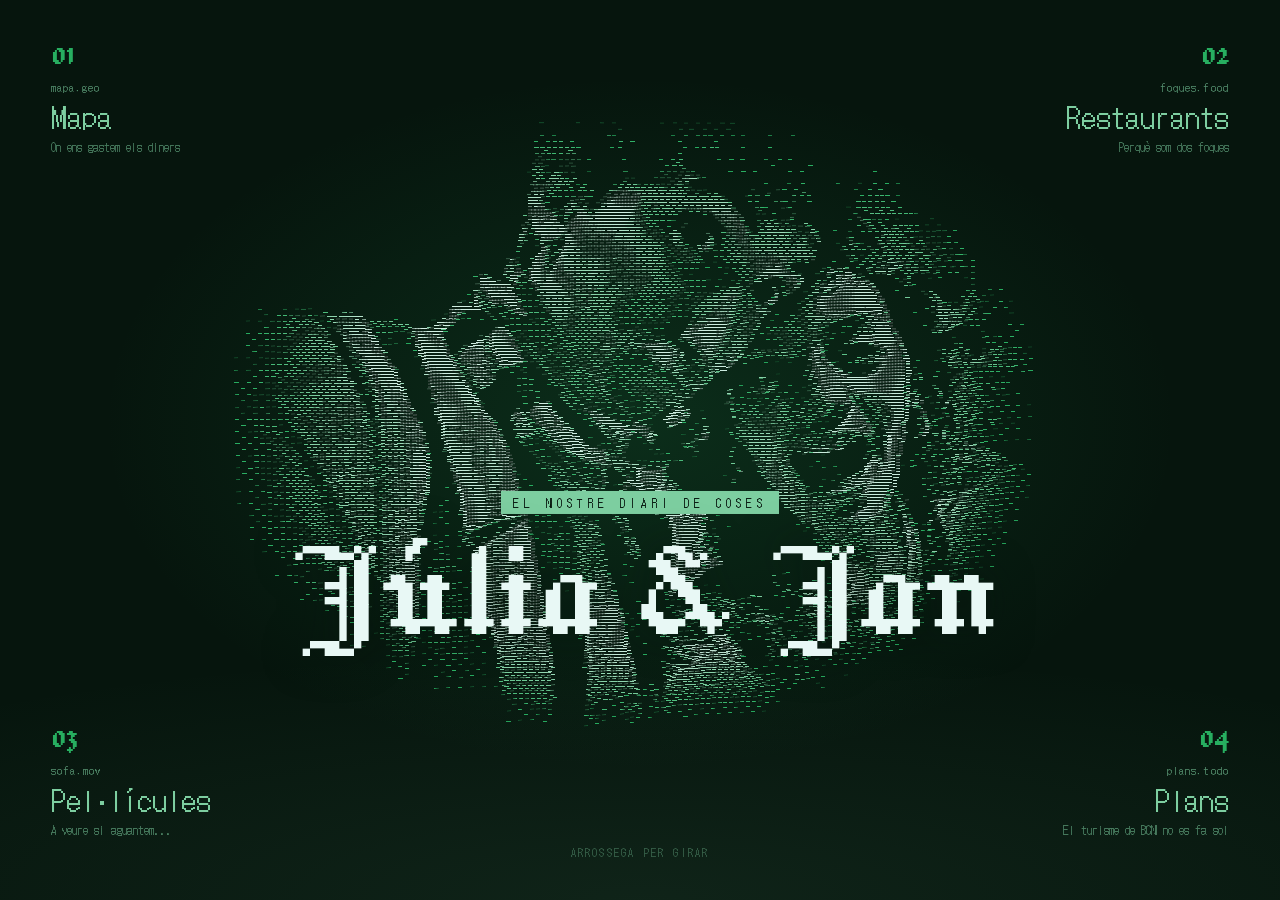
==== commit 59040b9c: "Versió als enllaços de CSS i JS perquè el navegador no faci servir els antics Co-Authored-By: Claude" ====
--- a/index.html
+++ b/index.html
@@ -15,7 +15,7 @@
     <link rel="stylesheet" href="https://unpkg.com/leaflet@1.9.4/dist/leaflet.css">
 
     <!-- Custom CSS -->
-    <link rel="stylesheet" href="css/style.css">
+    <link rel="stylesheet" href="css/style.css?v=202610131927">
 </head>
 <body>
 
@@ -225,13 +225,13 @@
     <script src="https://www.gstatic.com/firebasejs/10.7.1/firebase-auth-compat.js"></script>
 
     <!-- App Scripts -->
-    <script src="js/firebase-config.js"></script>
-    <script src="js/app.js"></script>
-    <script src="js/map.js"></script>
-    <script src="js/restaurants.js"></script>
-    <script src="js/movies.js"></script>
-    <script src="js/plans.js"></script>
-    <script src="js/hero.js"></script>
+    <script src="js/firebase-config.js?v=202610131927"></script>
+    <script src="js/app.js?v=202610131927"></script>
+    <script src="js/map.js?v=202610131927"></script>
+    <script src="js/restaurants.js?v=202610131927"></script>
+    <script src="js/movies.js?v=202610131927"></script>
+    <script src="js/plans.js?v=202610131927"></script>
+    <script src="js/hero.js?v=202610131927"></script>
 
 </body>
 </html>
--- a/css/style.css
+++ b/css/style.css
@@ -2194,21 +2194,30 @@
     padding: 0;
 }
 
+/* A Inici la navegació ja és al hero: sense barra superior */
+body.is-home {
+    padding-top: 0;
+}
+
+body.is-home #navbar {
+    display: none;
+}
+
 .hero-cloud {
-    --hc-bg: #1a120b;
-    --hc-ember: #e0501e;
-    --hc-amber: #ffa02e;
-    --hc-cream: #ffe2b0;
+    --hc-bg: #06150d;
+    --hc-ember: #27ae60;
+    --hc-amber: #7dcea0;
+    --hc-cream: #e8f8f5;
     --hc-edge: clamp(18px, 4vw, 64px);
     --hc-top: clamp(18px, 4vh, 40px);
     position: relative;
-    height: calc(100vh - var(--nav-height));
-    height: calc(100dvh - var(--nav-height));
+    height: 100vh;
+    height: 100dvh;
     min-height: 480px;
     overflow: hidden;
     background:
-        radial-gradient(ellipse 60% 55% at 50% 47%, rgba(224, 80, 30, 0.16), transparent 70%),
-        radial-gradient(ellipse 120% 40% at 50% 100%, rgba(255, 160, 46, 0.08), transparent 70%),
+        radial-gradient(ellipse 60% 55% at 50% 47%, rgba(39, 174, 96, 0.16), transparent 70%),
+        radial-gradient(ellipse 120% 40% at 50% 100%, rgba(125, 206, 160, 0.08), transparent 70%),
         var(--hc-bg);
     font-family: 'DotGothic16', monospace;
     color: var(--hc-amber);
@@ -2239,7 +2248,7 @@
     transform: translate(-50%, -50%);
     border-radius: 12px;
     opacity: 0.85;
-    filter: sepia(0.5) saturate(1.3);
+    filter: saturate(0.9);
 }
 
 .hero-cloud.no-webgl .hc-fallback {
@@ -2278,7 +2287,7 @@
     line-height: 0.9;
     color: var(--hc-cream);
     white-space: nowrap;
-    text-shadow: 0 0 40px rgba(26, 18, 11, 0.6);
+    text-shadow: 0 0 40px rgba(6, 21, 13, 0.6);
 }
 
 .hc-item {
@@ -2369,7 +2378,7 @@
         flex-direction: column;
         justify-content: space-between;
         min-height: 560px;
-        padding: 20px 16px calc(16px + env(safe-area-inset-bottom));
+        padding: calc(20px + env(safe-area-inset-top)) 16px calc(16px + env(safe-area-inset-bottom));
     }
 
     .hc-mast {
@@ -2398,8 +2407,8 @@
         position: static;
         gap: 2px;
         padding: 10px 12px;
-        border: 1px solid rgba(255, 160, 46, 0.25);
-        background: rgba(26, 18, 11, 0.55);
+        border: 1px solid rgba(125, 206, 160, 0.25);
+        background: rgba(6, 21, 13, 0.55);
         backdrop-filter: blur(4px);
         max-width: none;
     }
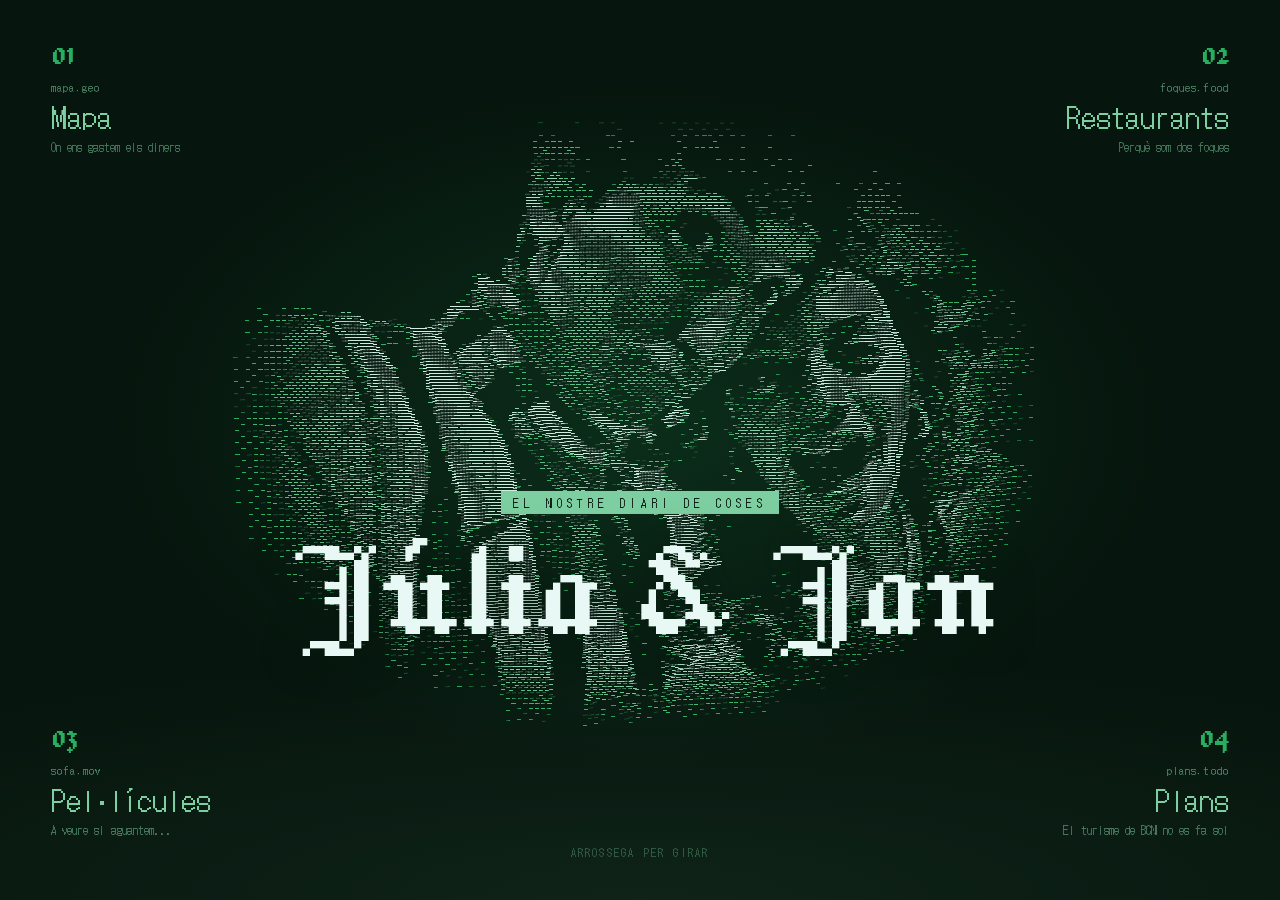
==== commit e20d8d44: "Tota la web amb l'estètica fosca verda d'Inici - Variables de color al verd fosc del hero i fonts Do" ====
--- a/index.html
+++ b/index.html
@@ -15,24 +15,24 @@
     <link rel="stylesheet" href="https://unpkg.com/leaflet@1.9.4/dist/leaflet.css">
 
     <!-- Custom CSS -->
-    <link rel="stylesheet" href="css/style.css?v=202610131927">
+    <link rel="stylesheet" href="css/style.css?v=202610131936">
 </head>
 <body>
 
     <!-- Navigation -->
     <nav id="navbar">
         <div class="nav-brand" onclick="navigateTo('home')" style="cursor:pointer">
-            <span class="brand-text">Júlia, Jan i les nostres coses</span>
+            <span class="brand-text">Júlia &amp; Jan</span>
         </div>
         <button class="nav-toggle" id="navToggle" aria-label="Obrir menú">
             <i class="fas fa-bars"></i>
         </button>
         <ul class="nav-links" id="navLinks">
-            <li><a href="#home" class="nav-link active" data-page="home"><i class="fas fa-home"></i> Inici</a></li>
-            <li><a href="#map" class="nav-link" data-page="map"><i class="fas fa-map-marked-alt"></i> Mapa</a></li>
-            <li><a href="#restaurants" class="nav-link" data-page="restaurants"><i class="fas fa-utensils"></i> Restaurants</a></li>
-            <li><a href="#movies" class="nav-link" data-page="movies"><i class="fas fa-film"></i> Pel·lícules</a></li>
-            <li><a href="#plans" class="nav-link" data-page="plans"><i class="fas fa-clipboard-list"></i> Plans</a></li>
+            <li><a href="#home" class="nav-link active" data-page="home"><span class="nav-fig">00</span> Inici</a></li>
+            <li><a href="#map" class="nav-link" data-page="map"><span class="nav-fig">01</span> Mapa</a></li>
+            <li><a href="#restaurants" class="nav-link" data-page="restaurants"><span class="nav-fig">02</span> Restaurants</a></li>
+            <li><a href="#movies" class="nav-link" data-page="movies"><span class="nav-fig">03</span> Pel·lícules</a></li>
+            <li><a href="#plans" class="nav-link" data-page="plans"><span class="nav-fig">04</span> Plans</a></li>
         </ul>
     </nav>
 
@@ -89,9 +89,9 @@
                 <p>Fes clic en un país per marcar-lo com a visitat o desitjat</p>
             </div>
             <div class="map-legend">
-                <span class="legend-item"><span class="legend-color" style="background:#00b894"></span> Visitat</span>
-                <span class="legend-item"><span class="legend-color" style="background:#fdcb6e"></span> Desitjat</span>
-                <span class="legend-item"><span class="legend-color" style="background:#dfe6e9"></span> No visitat</span>
+                <span class="legend-item"><span class="legend-color" style="background:#27ae60"></span> Visitat</span>
+                <span class="legend-item"><span class="legend-color" style="background:#f39c12"></span> Desitjat</span>
+                <span class="legend-item"><span class="legend-color" style="background:#163a27"></span> No visitat</span>
             </div>
             <div class="map-stats" id="mapStats"></div>
             <div id="world-map"></div>
@@ -225,13 +225,13 @@
     <script src="https://www.gstatic.com/firebasejs/10.7.1/firebase-auth-compat.js"></script>
 
     <!-- App Scripts -->
-    <script src="js/firebase-config.js?v=202610131927"></script>
-    <script src="js/app.js?v=202610131927"></script>
-    <script src="js/map.js?v=202610131927"></script>
-    <script src="js/restaurants.js?v=202610131927"></script>
-    <script src="js/movies.js?v=202610131927"></script>
-    <script src="js/plans.js?v=202610131927"></script>
-    <script src="js/hero.js?v=202610131927"></script>
+    <script src="js/firebase-config.js?v=202610131936"></script>
+    <script src="js/app.js?v=202610131936"></script>
+    <script src="js/map.js?v=202610131936"></script>
+    <script src="js/restaurants.js?v=202610131936"></script>
+    <script src="js/movies.js?v=202610131936"></script>
+    <script src="js/plans.js?v=202610131936"></script>
+    <script src="js/hero.js?v=202610131936"></script>
 
 </body>
 </html>
--- a/css/style.css
+++ b/css/style.css
@@ -4,23 +4,29 @@
 
 /* CSS Variables */
 :root {
+    /* Tema fosc verd (el mateix que el hero d'Inici) */
     --primary: #27ae60;
-    --primary-dark: #229954;
+    --primary-dark: #1e8449;
     --primary-light: #52be80;
     --secondary: #16a085;
     --secondary-dark: #138d75;
     --accent: #7dcea0;
     --accent-dark: #58d68d;
-    --purple: #5dade2;
+    --purple: #7dcea0;
     --teal: #48c9b0;
-    --bg: #e8f8f5;
-    --card: #ffffff;
-    --text: #2d3436;
-    --text-light: #636e72;
-    --text-muted: #95a5a6;
-    --border: #d5dbdb;
-    --shadow: 0 4px 20px rgba(0, 0, 0, 0.08);
-    --shadow-hover: 0 8px 30px rgba(0, 0, 0, 0.15);
+    --bg: #06150d;
+    --card: #0b2116;
+    --card-raised: #10301f;
+    --glass: rgba(6, 21, 13, 0.86);
+    --text: #e8f8f5;
+    --text-light: #a9d9bd;
+    --text-muted: #5f8a72;
+    --border: #1d4630;
+    --on-accent: #06150d;
+    --shadow: 0 4px 20px rgba(0, 0, 0, 0.35);
+    --shadow-hover: 0 8px 30px rgba(0, 0, 0, 0.5);
+    --font-ui: 'DotGothic16', monospace;
+    --font-display: 'Jacquard 12', serif;
     --radius: 16px;
     --radius-sm: 10px;
     --nav-height: 70px;
@@ -41,7 +47,7 @@
 }
 
 body {
-    font-family: 'Funnel Sans', sans-serif;
+    font-family: var(--font-ui);
     background: var(--bg);
     color: var(--text);
     min-height: 100vh;
@@ -58,12 +64,12 @@
     width: 100%;
     height: 100%;
     z-index: -1;
-    opacity: 0.08;
+    opacity: 0.07;
     background-image: url('../img/collage.jpg');
     background-size: cover;
     background-position: center;
     background-attachment: fixed;
-    filter: grayscale(30%);
+    filter: grayscale(100%);
 }
 
 /* ==========================================
@@ -75,7 +81,7 @@
     left: 0;
     right: 0;
     height: var(--nav-height);
-    background: rgba(255, 255, 255, 0.95);
+    background: var(--glass);
     backdrop-filter: blur(20px);
     -webkit-backdrop-filter: blur(20px);
     border-bottom: 1px solid var(--border);
@@ -94,15 +100,14 @@
 .nav-brand {
     display: flex;
     align-items: center;
-    font-size: 1.3rem;
-    font-weight: 700;
-    color: var(--primary);
+    color: var(--text);
 }
 
 .brand-text {
-    font-family: 'Funnel Sans', sans-serif;
-    font-size: 1.6rem;
-    font-weight: 700;
+    font-family: var(--font-display);
+    font-size: 2.2rem;
+    font-weight: 400;
+    line-height: 1;
 }
 
 .nav-links {
@@ -113,26 +118,35 @@
 
 .nav-link {
     text-decoration: none;
-    color: var(--text-light);
-    padding: 0.5rem 1rem;
-    border-radius: var(--radius-sm);
-    font-size: 0.9rem;
-    font-weight: 500;
+    color: var(--accent);
+    padding: 0.4rem 0.9rem;
+    border-radius: 0;
+    font-size: 1rem;
+    font-weight: 400;
     transition: var(--transition);
     display: flex;
     align-items: center;
     gap: 0.4rem;
 }
 
+.nav-fig {
+    font-family: var(--font-display);
+    font-size: 1.3rem;
+    line-height: 1;
+    color: var(--primary);
+}
+
 .nav-link:hover {
-    color: var(--primary);
-    background: rgba(225, 112, 85, 0.08);
+    color: var(--text);
 }
 
 .nav-link.active {
-    color: var(--primary);
-    background: rgba(225, 112, 85, 0.12);
-    font-weight: 600;
+    color: var(--on-accent);
+    background: var(--accent);
+}
+
+.nav-link.active .nav-fig {
+    color: var(--on-accent);
 }
 
 .nav-toggle {
@@ -209,7 +223,7 @@
 }
 
 .hero-title {
-    font-family: 'Funnel Sans', sans-serif;
+    font-family: var(--font-ui);
     font-size: 3.5rem;
     font-weight: 800;
     color: var(--primary);
@@ -388,7 +402,7 @@
     font-weight: 500;
     cursor: pointer;
     transition: var(--transition);
-    font-family: 'Funnel Sans', sans-serif;
+    font-family: var(--font-ui);
 }
 
 .popup-btns .btn-visited {
@@ -767,7 +781,7 @@
     padding: 0.7rem 1.3rem;
     border: none;
     border-radius: var(--radius-sm);
-    font-family: 'Funnel Sans', sans-serif;
+    font-family: var(--font-ui);
     font-size: 0.9rem;
     font-weight: 500;
     cursor: pointer;
@@ -909,7 +923,7 @@
     padding: 0.7rem 1rem;
     border: 2px solid var(--border);
     border-radius: var(--radius-sm);
-    font-family: 'Funnel Sans', sans-serif;
+    font-family: var(--font-ui);
     font-size: 0.9rem;
     color: var(--text);
     background: var(--bg);
@@ -971,7 +985,7 @@
     border: 2px solid var(--border);
     border-radius: 25px;
     background: transparent;
-    font-family: 'Funnel Sans', sans-serif;
+    font-family: var(--font-ui);
     font-size: 0.85rem;
     font-weight: 500;
     color: var(--text-light);
@@ -1222,7 +1236,7 @@
         top: var(--nav-height);
         left: 0;
         right: 0;
-        background: white;
+        background: var(--bg);
         flex-direction: column;
         padding: 1rem;
         border-bottom: 1px solid var(--border);
@@ -1357,7 +1371,7 @@
 
 .leaflet-popup-content {
     margin: 12px 16px !important;
-    font-family: 'Funnel Sans', sans-serif !important;
+    font-family: var(--font-ui) !important;
 }
 
 .leaflet-interactive:focus {
@@ -1740,7 +1754,7 @@
     border-radius: 999px;
     background: var(--primary-dark);
     color: white;
-    font-family: 'Funnel Sans', sans-serif;
+    font-family: var(--font-ui);
     font-size: 0.85rem;
     font-weight: 700;
     white-space: nowrap;
@@ -2444,3 +2458,205 @@
         width: calc(100% - 32px);
     }
 }
+
+/* ==========================================
+   TEMA FOSC: ajustos sobre colors fixos
+   ========================================== */
+.section-header h2 {
+    font-family: var(--font-display);
+    font-weight: 400;
+    font-size: clamp(2.4rem, 6vw, 3.4rem);
+    line-height: 1;
+}
+
+.section-header h2 i {
+    font-size: 0.55em;
+}
+
+#world-map {
+    background: #04110a;
+    border: 1px solid var(--border);
+}
+
+.popup-btns .btn-remove {
+    background: var(--card-raised);
+    color: var(--text-light);
+}
+
+.btn-back:hover {
+    background: var(--card-raised);
+}
+
+.form-group input:focus,
+.form-group textarea:focus,
+.form-group select:focus {
+    background: var(--card-raised);
+    box-shadow: 0 0 0 4px rgba(39, 174, 96, 0.15);
+}
+
+.form-group select option {
+    background: var(--card);
+    color: var(--text);
+}
+
+.star-rating i.far,
+.form-star-rating i {
+    color: var(--text-muted);
+}
+
+.form-star-rating i.active,
+.form-star-rating i:hover {
+    color: var(--accent);
+}
+
+.loading-overlay {
+    background: rgba(6, 21, 13, 0.85);
+    color: var(--text);
+}
+
+.modal {
+    border: 1px solid var(--border);
+}
+
+.modal-close:hover {
+    color: var(--text);
+    background: var(--card-raised);
+}
+
+.btn-ghost:hover {
+    background: var(--card-raised);
+}
+
+/* Restaurants */
+.rf-toolbar {
+    background: var(--glass);
+}
+
+.rf-search input {
+    background: var(--card);
+}
+
+.rchip {
+    background: var(--card);
+}
+
+.rchip.active {
+    background: var(--accent);
+    border-color: var(--accent);
+    color: var(--on-accent);
+}
+
+.rcard,
+.rmapcard {
+    border: 1px solid var(--border);
+}
+
+.rcard-tag,
+.rf-map-note {
+    background: var(--glass);
+}
+
+.rf-locate {
+    background: var(--card);
+    color: var(--text);
+    border-color: var(--border);
+}
+
+.rpin.selected {
+    background: var(--accent);
+    color: var(--on-accent);
+}
+
+.rpin.selected::after {
+    border-top-color: var(--accent);
+}
+
+.rf-view-toggle {
+    background: var(--accent);
+    color: var(--on-accent);
+}
+
+.modal.sheet .modal-close {
+    background: var(--glass);
+    color: var(--text);
+}
+
+.rloc-result {
+    background: var(--card);
+}
+
+.rloc-result:hover {
+    background: var(--card-raised);
+}
+
+.segmented button.active {
+    color: var(--on-accent);
+    background: var(--accent);
+    border-color: var(--accent);
+}
+
+/* Leaflet en fosc */
+.leaflet-container {
+    background: #04110a;
+    font-family: var(--font-ui);
+}
+
+.rf-map-wrap .leaflet-tile-pane,
+.rdetail-map .leaflet-tile-pane,
+.rform-map .leaflet-tile-pane {
+    filter: invert(1) hue-rotate(180deg) brightness(0.8) contrast(0.9) saturate(0.5);
+}
+
+.leaflet-popup-content-wrapper,
+.leaflet-popup-tip {
+    background: var(--card) !important;
+    color: var(--text) !important;
+    border: 1px solid var(--border);
+}
+
+.leaflet-bar a,
+.leaflet-bar a:hover {
+    background: var(--card);
+    color: var(--text);
+    border-bottom-color: var(--border);
+}
+
+.leaflet-bar {
+    border-color: var(--border) !important;
+}
+
+.leaflet-control-attribution {
+    background: rgba(6, 21, 13, 0.7) !important;
+    color: var(--text-muted) !important;
+}
+
+.leaflet-control-attribution a {
+    color: var(--accent) !important;
+}
+
+.leaflet-tooltip {
+    background: var(--card);
+    color: var(--text);
+    border-color: var(--border);
+    font-family: var(--font-ui);
+}
+
+.leaflet-tooltip-top::before {
+    border-top-color: var(--card);
+}
+
+@media (max-width: 768px) {
+    .brand-text {
+        font-size: 1.9rem;
+    }
+}
+
+.rphoto-placeholder {
+    background: linear-gradient(135deg, #0e4d2b, #0b2116);
+    color: var(--accent);
+}
+
+.leaflet-bar a.leaflet-disabled {
+    background: var(--card);
+    color: var(--text-muted);
+}
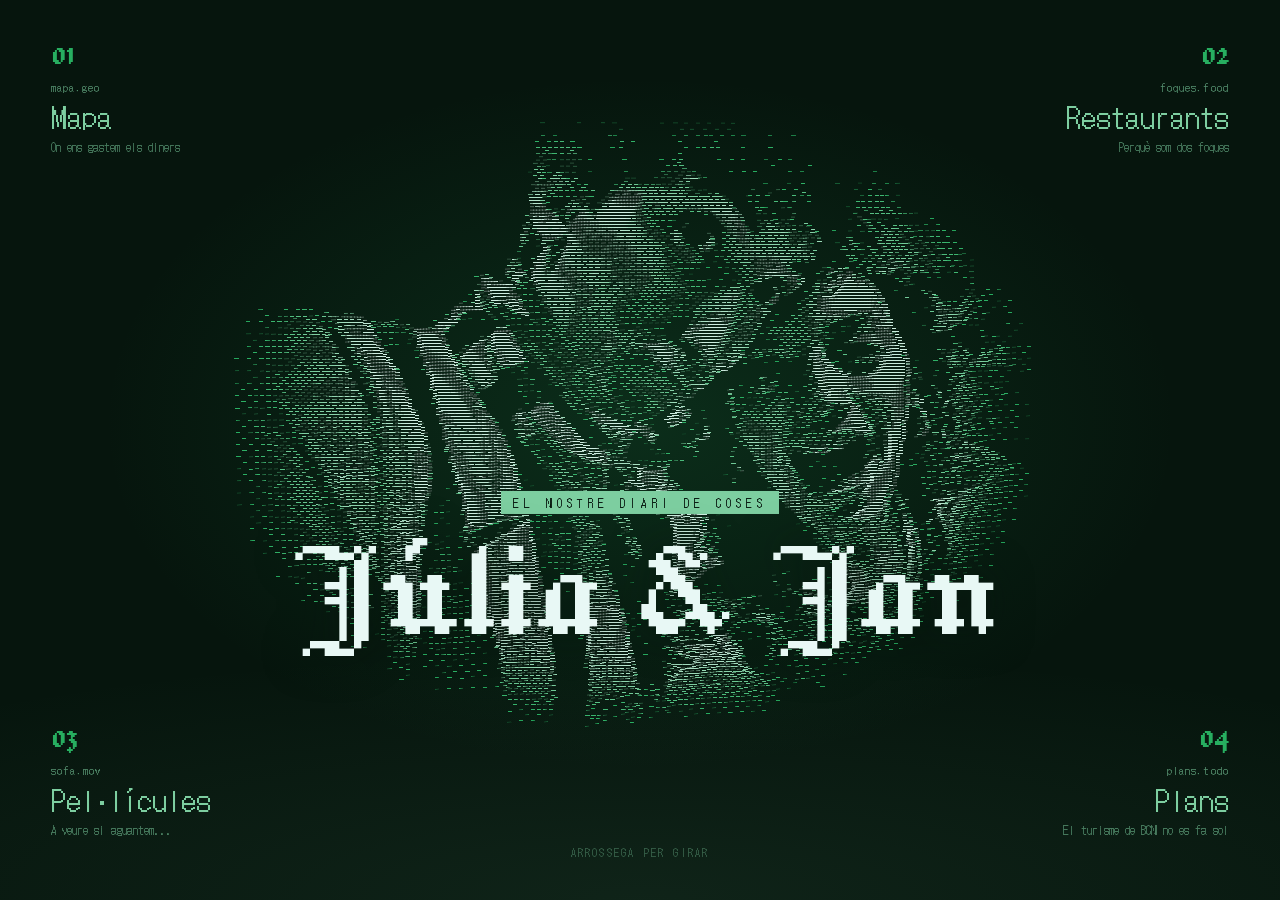
==== commit 5ceb0f1a: "Mapa: cercador en català, xifres i viatges estil Polarsteps - GeoJSON local (data/countries.geo.json" ====
--- a/index.html
+++ b/index.html
@@ -15,7 +15,7 @@
     <link rel="stylesheet" href="https://unpkg.com/leaflet@1.9.4/dist/leaflet.css">
 
     <!-- Custom CSS -->
-    <link rel="stylesheet" href="css/style.css?v=202610131936">
+    <link rel="stylesheet" href="css/style.css?v=202610131956">
 </head>
 <body>
 
@@ -86,15 +86,36 @@
         <section id="map" class="page">
             <div class="section-header">
                 <h2><i class="fas fa-map-marked-alt"></i> Mapa Mundial</h2>
-                <p>Fes clic en un país per marcar-lo com a visitat o desitjat</p>
-            </div>
-            <div class="map-legend">
-                <span class="legend-item"><span class="legend-color" style="background:#27ae60"></span> Visitat</span>
-                <span class="legend-item"><span class="legend-color" style="background:#f39c12"></span> Desitjat</span>
-                <span class="legend-item"><span class="legend-color" style="background:#163a27"></span> No visitat</span>
-            </div>
-            <div class="map-stats" id="mapStats"></div>
-            <div id="world-map"></div>
+                <button class="btn btn-primary" onclick="openTripModal()">
+                    <i class="fas fa-plus"></i> Nou viatge
+                </button>
+            </div>
+
+            <div class="wm-search">
+                <i class="fas fa-search"></i>
+                <input type="search" id="wmSearch" placeholder="Cerca un país..." autocomplete="off">
+                <div class="wm-results" id="wmResults"></div>
+            </div>
+
+            <div class="wm-map-wrap">
+                <div id="world-map"></div>
+                <div class="map-legend">
+                    <span class="legend-item"><span class="legend-color" style="background:#27ae60"></span> Visitat</span>
+                    <span class="legend-item"><span class="legend-color" style="background:#f39c12"></span> Desitjat</span>
+                    <span class="legend-item"><span class="legend-color" style="background:#163a27"></span> Pendent</span>
+                </div>
+            </div>
+
+            <div class="wm-trips-head">
+                <h3>Els nostres viatges</h3>
+                <span id="wmTripsCount"></span>
+            </div>
+            <div class="wm-trips" id="wmTrips"></div>
+
+            <div class="wm-trips-head">
+                <h3>Les nostres xifres</h3>
+            </div>
+            <div class="wm-stats" id="mapStats"></div>
         </section>
 
         <!-- ======== RESTAURANTS ======== -->
@@ -225,13 +246,13 @@
     <script src="https://www.gstatic.com/firebasejs/10.7.1/firebase-auth-compat.js"></script>
 
     <!-- App Scripts -->
-    <script src="js/firebase-config.js?v=202610131936"></script>
-    <script src="js/app.js?v=202610131936"></script>
-    <script src="js/map.js?v=202610131936"></script>
-    <script src="js/restaurants.js?v=202610131936"></script>
-    <script src="js/movies.js?v=202610131936"></script>
-    <script src="js/plans.js?v=202610131936"></script>
-    <script src="js/hero.js?v=202610131936"></script>
+    <script src="js/firebase-config.js?v=202610131956"></script>
+    <script src="js/app.js?v=202610131956"></script>
+    <script src="js/map.js?v=202610131956"></script>
+    <script src="js/restaurants.js?v=202610131956"></script>
+    <script src="js/movies.js?v=202610131956"></script>
+    <script src="js/plans.js?v=202610131956"></script>
+    <script src="js/hero.js?v=202610131956"></script>
 
 </body>
 </html>
--- a/css/style.css
+++ b/css/style.css
@@ -5,6 +5,7 @@
 /* CSS Variables */
 :root {
     /* Tema fosc verd (el mateix que el hero d'Inici) */
+    color-scheme: dark;
     --primary: #27ae60;
     --primary-dark: #1e8449;
     --primary-light: #52be80;
@@ -2660,3 +2661,521 @@
     background: var(--card);
     color: var(--text-muted);
 }
+
+/* ==========================================
+   MAPA MUNDIAL: estadístiques, cercador i viatges
+   ========================================== */
+.wm-stats {
+    display: grid;
+    grid-template-columns: repeat(6, 1fr);
+    gap: 0.75rem;
+    margin-bottom: 1.25rem;
+}
+
+.wm-stats > div {
+    background: var(--card);
+    border: 1px solid var(--border);
+    border-radius: var(--radius-sm);
+    padding: 0.9rem 1rem;
+}
+
+.wm-stat-main {
+    grid-column: span 2;
+    display: flex;
+    align-items: center;
+    gap: 1rem;
+}
+
+.wm-ring {
+    width: 72px;
+    height: 72px;
+    flex-shrink: 0;
+    transform: rotate(-90deg);
+}
+
+.wm-ring circle {
+    fill: none;
+    stroke-width: 7;
+}
+
+.wm-ring-bg {
+    stroke: var(--border);
+}
+
+.wm-ring-fg {
+    stroke: var(--primary);
+    stroke-linecap: round;
+    transition: stroke-dashoffset 1s ease;
+}
+
+.wm-big {
+    font-family: var(--font-display);
+    font-size: 3.4rem;
+    line-height: 0.9;
+    color: var(--text);
+}
+
+.wm-big small,
+.wm-num small {
+    font-size: 0.5em;
+    color: var(--text-muted);
+}
+
+.wm-stat {
+    display: flex;
+    flex-direction: column;
+    justify-content: space-between;
+    gap: 0.3rem;
+}
+
+.wm-num {
+    font-size: 1.9rem;
+    line-height: 1;
+    color: var(--accent);
+}
+
+.wm-num.wm-desired {
+    color: var(--desired);
+}
+
+.wm-label {
+    font-size: 0.78rem;
+    color: var(--text-muted);
+}
+
+.wm-stat-wide {
+    grid-column: span 2;
+}
+
+.wm-far {
+    display: flex;
+    align-items: center;
+    gap: 0.5rem;
+    color: var(--text);
+}
+
+.wm-far b {
+    margin-left: auto;
+    font-weight: 400;
+    color: var(--accent);
+}
+
+.wm-continents {
+    grid-column: span 4;
+    display: grid;
+    grid-template-columns: 1fr 1fr;
+    gap: 0.5rem 1.5rem;
+    align-content: center;
+}
+
+.wm-cont-top {
+    display: flex;
+    justify-content: space-between;
+    font-size: 0.75rem;
+    color: var(--text-light);
+}
+
+.wm-bar {
+    height: 5px;
+    margin-top: 3px;
+    background: var(--border);
+    border-radius: 3px;
+    overflow: hidden;
+}
+
+.wm-bar span {
+    display: block;
+    height: 100%;
+    background: var(--primary);
+    border-radius: 3px;
+    transition: width 0.8s ease;
+}
+
+.wm-flag {
+    width: 20px;
+    height: 14px;
+    object-fit: cover;
+    border-radius: 2px;
+    flex-shrink: 0;
+    box-shadow: 0 0 0 1px rgba(0, 0, 0, 0.3);
+}
+
+.wm-flag-empty {
+    display: inline-block;
+    background: var(--border);
+}
+
+/* Search */
+.wm-search {
+    position: relative;
+    margin-bottom: 0.9rem;
+}
+
+.wm-search > i {
+    position: absolute;
+    left: 1rem;
+    top: 1.35rem;
+    transform: translateY(-50%);
+    color: var(--text-muted);
+    pointer-events: none;
+}
+
+.wm-search input {
+    width: 100%;
+    padding: 0.8rem 1rem 0.8rem 2.6rem;
+    border: 2px solid var(--border);
+    border-radius: 999px;
+    background: var(--card);
+    color: var(--text);
+    font-family: inherit;
+    font-size: 1rem;
+    outline: none;
+}
+
+.wm-search input:focus {
+    border-color: var(--primary);
+}
+
+.wm-results {
+    position: absolute;
+    left: 0;
+    right: 0;
+    top: calc(100% + 6px);
+    z-index: 1200;
+    background: var(--card);
+    border: 1px solid var(--border);
+    border-radius: var(--radius-sm);
+    overflow: hidden;
+    box-shadow: var(--shadow-hover);
+}
+
+.wm-results:empty {
+    display: none;
+}
+
+.wm-result {
+    display: flex;
+    align-items: center;
+    gap: 0.7rem;
+    width: 100%;
+    padding: 0.75rem 1rem;
+    border: none;
+    border-bottom: 1px solid var(--border);
+    background: none;
+    color: var(--text);
+    font-family: inherit;
+    font-size: 0.95rem;
+    text-align: left;
+    cursor: pointer;
+}
+
+.wm-result:last-child {
+    border-bottom: none;
+}
+
+.wm-result:hover {
+    background: var(--card-raised);
+}
+
+.wm-result span {
+    flex: 1;
+}
+
+.wm-res-visited { color: var(--primary); }
+.wm-res-desired { color: var(--desired); }
+
+.wm-noresult {
+    padding: 0.75rem 1rem;
+    color: var(--text-muted);
+    font-size: 0.9rem;
+}
+
+.wm-search-inline {
+    margin-bottom: 0;
+}
+
+.wm-search-inline .wm-results {
+    position: static;
+    margin-top: 6px;
+    box-shadow: none;
+}
+
+/* Map + legend */
+.wm-map-wrap {
+    position: relative;
+}
+
+.wm-map-wrap .map-legend {
+    position: absolute;
+    left: 0.75rem;
+    bottom: 0.75rem;
+    z-index: 500;
+    margin: 0;
+    padding: 0.4rem 0.75rem;
+    gap: 0.9rem;
+    background: var(--glass);
+    border: 1px solid var(--border);
+    border-radius: 999px;
+}
+
+.wm-map-wrap .legend-item {
+    font-size: 0.75rem;
+}
+
+.wm-map-wrap .legend-color {
+    width: 12px;
+    height: 12px;
+}
+
+.country-popup h4 {
+    display: flex;
+    align-items: center;
+    justify-content: center;
+    gap: 0.5rem;
+    font-weight: 400;
+}
+
+.popup-trips {
+    display: flex;
+    flex-direction: column;
+    gap: 0.3rem;
+    margin-bottom: 0.6rem;
+}
+
+.popup-trips button {
+    padding: 0.35rem 0.6rem;
+    border: 1px solid var(--border);
+    border-radius: 6px;
+    background: var(--card-raised);
+    color: var(--accent);
+    font-family: var(--font-ui);
+    font-size: 0.8rem;
+    cursor: pointer;
+}
+
+.popup-btns button.is-on {
+    box-shadow: 0 0 0 2px var(--text);
+}
+
+.wm-route {
+    animation: wmRoute 1.2s linear infinite;
+}
+
+@keyframes wmRoute {
+    to { stroke-dashoffset: -28; }
+}
+
+.wm-step-anchor {
+    background: none;
+    border: none;
+}
+
+.wm-step {
+    position: absolute;
+    transform: translate(-50%, -50%);
+    width: 22px;
+    height: 22px;
+    display: flex;
+    align-items: center;
+    justify-content: center;
+    border-radius: 50%;
+    background: var(--accent);
+    color: var(--on-accent);
+    font-family: var(--font-ui);
+    font-size: 0.75rem;
+    box-shadow: 0 0 0 3px rgba(125, 206, 160, 0.3);
+}
+
+/* Trips timeline */
+.wm-trips-head {
+    display: flex;
+    align-items: baseline;
+    justify-content: space-between;
+    margin: 1.75rem 0 0.75rem;
+}
+
+.wm-trips-head h3 {
+    font-family: var(--font-display);
+    font-weight: 400;
+    font-size: 2rem;
+    color: var(--text);
+}
+
+.wm-trips-head span {
+    font-size: 0.85rem;
+    color: var(--text-muted);
+}
+
+.wm-trips {
+    position: relative;
+    display: flex;
+    gap: 0.9rem;
+    overflow-x: auto;
+    padding: 0.25rem 0.1rem 1rem;
+    scroll-snap-type: x mandatory;
+    scrollbar-width: thin;
+    -webkit-overflow-scrolling: touch;
+}
+
+.wm-trip {
+    position: relative;
+    flex: 0 0 240px;
+    scroll-snap-align: start;
+    display: flex;
+    flex-direction: column;
+    gap: 0.35rem;
+    padding: 1rem 1rem 1.1rem;
+    background: var(--card);
+    border: 1px solid var(--border);
+    border-radius: var(--radius-sm);
+    cursor: pointer;
+    transition: var(--transition);
+}
+
+.wm-trip:hover {
+    border-color: var(--primary);
+}
+
+.wm-trip.is-selected {
+    border-color: var(--accent);
+    box-shadow: 0 0 0 1px var(--accent), 0 8px 24px rgba(39, 174, 96, 0.2);
+}
+
+.wm-trip-step {
+    font-family: var(--font-display);
+    font-size: 1.6rem;
+    line-height: 1;
+    color: var(--primary);
+}
+
+.wm-trip-flags {
+    display: flex;
+    align-items: center;
+    gap: 0.3rem;
+    min-height: 16px;
+}
+
+.wm-more {
+    font-size: 0.75rem;
+    color: var(--text-muted);
+}
+
+.wm-trip h4 {
+    font-size: 1.05rem;
+    font-weight: 400;
+    color: var(--text);
+    padding-right: 1.5rem;
+}
+
+.wm-trip-dates {
+    font-size: 0.85rem;
+    color: var(--accent);
+}
+
+.wm-trip-meta {
+    font-size: 0.78rem;
+    color: var(--text-muted);
+    display: -webkit-box;
+    -webkit-line-clamp: 2;
+    -webkit-box-orient: vertical;
+    overflow: hidden;
+}
+
+.wm-trip-edit {
+    position: absolute;
+    top: 0.6rem;
+    right: 0.6rem;
+    width: 32px;
+    height: 32px;
+    border: none;
+    border-radius: 50%;
+    background: transparent;
+    color: var(--text-muted);
+    cursor: pointer;
+}
+
+.wm-trip-edit:hover {
+    background: var(--card-raised);
+    color: var(--text);
+}
+
+.wm-trip-add {
+    align-items: center;
+    justify-content: center;
+    gap: 0.6rem;
+    border-style: dashed;
+    color: var(--accent);
+    font-family: inherit;
+    font-size: 0.95rem;
+    min-height: 150px;
+}
+
+.wm-trip-add i {
+    font-size: 1.4rem;
+}
+
+.wm-chips {
+    display: flex;
+    flex-wrap: wrap;
+    gap: 0.4rem;
+    margin-bottom: 0.5rem;
+}
+
+.wm-chips:empty {
+    display: none;
+}
+
+.wm-chip {
+    display: inline-flex;
+    align-items: center;
+    gap: 0.4rem;
+    padding: 0.3rem 0.4rem 0.3rem 0.6rem;
+    border: 1px solid var(--border);
+    border-radius: 999px;
+    background: var(--card-raised);
+    font-size: 0.85rem;
+}
+
+.wm-chip button {
+    width: 22px;
+    height: 22px;
+    border: none;
+    border-radius: 50%;
+    background: none;
+    color: var(--text-muted);
+    cursor: pointer;
+}
+
+@media (max-width: 900px) {
+    .wm-stats {
+        grid-template-columns: repeat(2, 1fr);
+    }
+
+    .wm-stat-main,
+    .wm-stat-wide,
+    .wm-continents {
+        grid-column: span 2;
+    }
+
+    .wm-continents {
+        grid-template-columns: 1fr;
+    }
+}
+
+@media (max-width: 768px) {
+    #map .section-header {
+        flex-direction: row;
+        align-items: center;
+    }
+
+    .wm-map-wrap .map-legend {
+        left: 0.5rem;
+        bottom: 0.5rem;
+        gap: 0.6rem;
+        padding: 0.3rem 0.6rem;
+    }
+
+    .wm-trip {
+        flex-basis: 78%;
+    }
+}
